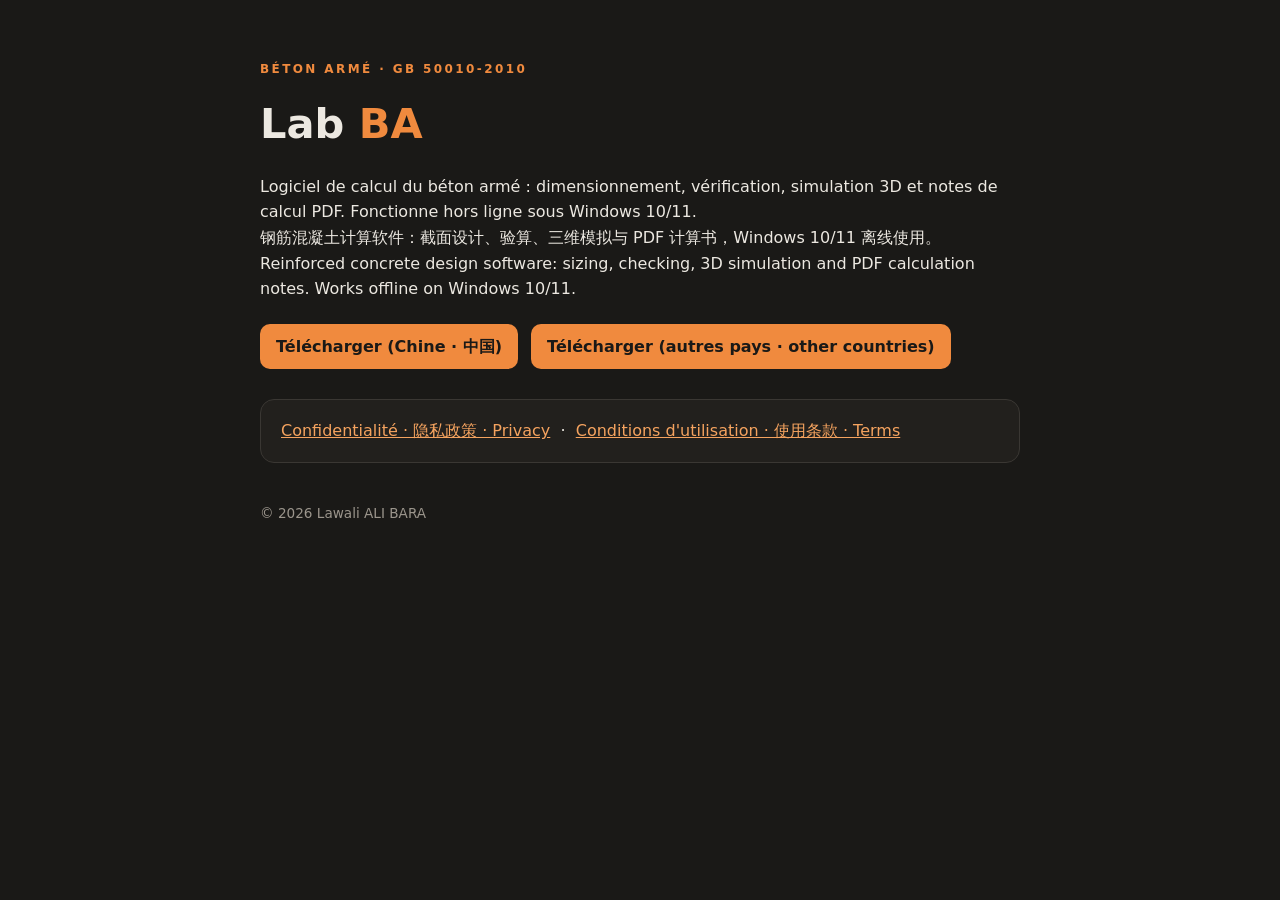
==== docs/index.html @ 1ac943cf "Site : index.html" ====
<!doctype html>
<html lang="fr">
<head>
<meta charset="utf-8">
<meta name="viewport" content="width=device-width, initial-scale=1">
<title>Lab BA</title>
<link rel="icon" href="icone.png">
<style>
  :root { color-scheme: dark; }
  body { margin: 0; font-family: system-ui, "Segoe UI", "Microsoft YaHei", sans-serif; background: #1a1917; color: #ece8e1; line-height: 1.6; }
  main { max-width: 760px; margin: 0 auto; padding: 48px 20px; }
  h1 { font-size: 2.6rem; margin: 0; } h1 span { color: #f08a3e; }
  .sur { color: #f08a3e; letter-spacing: .2em; font-size: .75rem; text-transform: uppercase; font-weight: 700; }
  a { color: #f5a35f; } .boutons a { display: inline-block; margin: 6px 8px 6px 0; padding: 10px 16px; border-radius: 10px; background: #f08a3e; color: #1a1917; font-weight: 700; text-decoration: none; }
  .carte { border: 1px solid #3a3733; border-radius: 14px; padding: 18px 20px; margin-top: 24px; background: #22201d; }
  footer { margin-top: 40px; color: #9b958c; font-size: .85rem; }
</style>
</head>
<body>
<main>
  <p class="sur">Béton armé · GB 50010-2010</p>
  <h1>Lab <span>BA</span></h1>
  <p>Logiciel de calcul du béton armé : dimensionnement, vérification, simulation 3D et notes de calcul PDF. Fonctionne hors ligne sous Windows 10/11.<br>
  钢筋混凝土计算软件：截面设计、验算、三维模拟与 PDF 计算书，Windows 10/11 离线使用。<br>
  Reinforced concrete design software: sizing, checking, 3D simulation and PDF calculation notes. Works offline on Windows 10/11.</p>
  <div class="boutons">
    <a href="https://gitee.com/alibaralawali/lab-ba/releases">Télécharger (Chine · 中国)</a>
    <a href="https://github.com/alibaralawali-creator/lab-ba/releases/latest">Télécharger (autres pays · other countries)</a>
  </div>
  <div class="carte">
    <a href="confidentialite.html">Confidentialité · 隐私政策 · Privacy</a> &nbsp;·&nbsp;
    <a href="conditions.html">Conditions d'utilisation · 使用条款 · Terms</a>
  </div>
  <footer>© 2026 Lawali ALI BARA</footer>
</main>
</body>
</html>
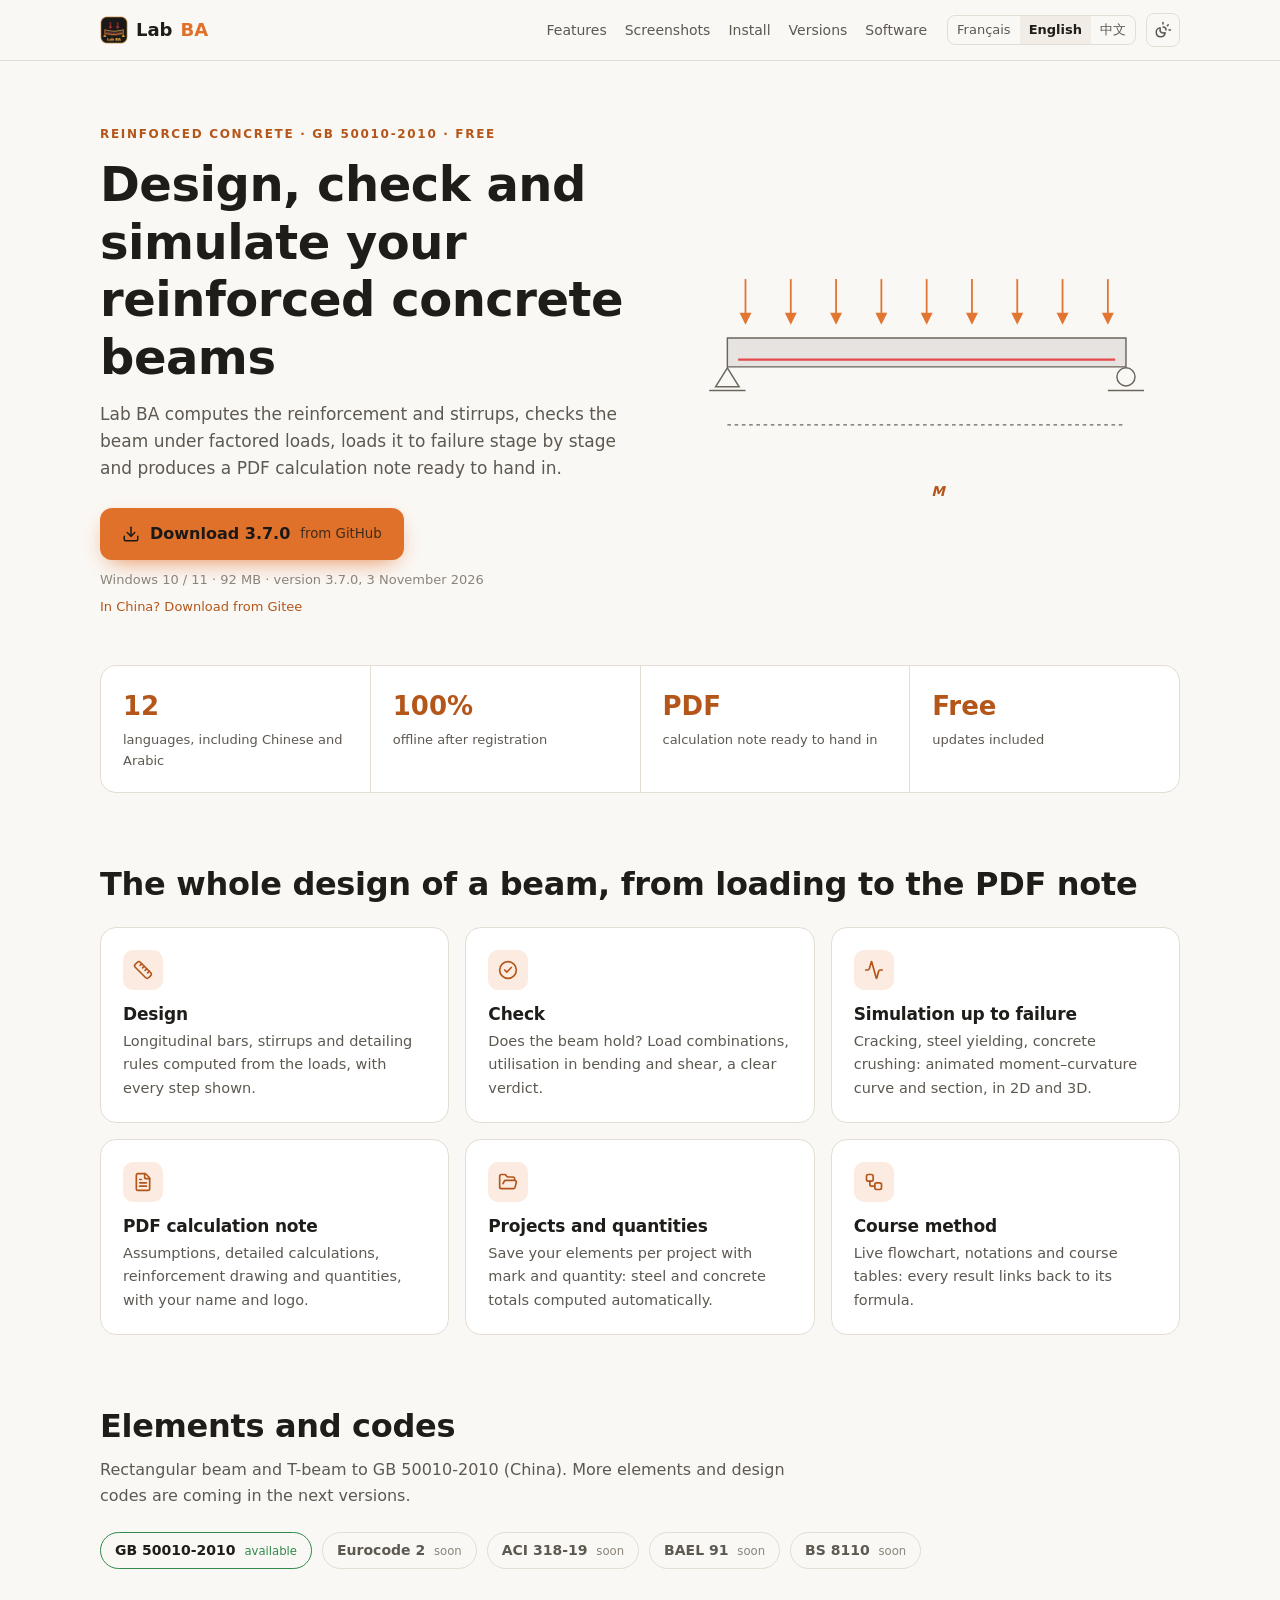
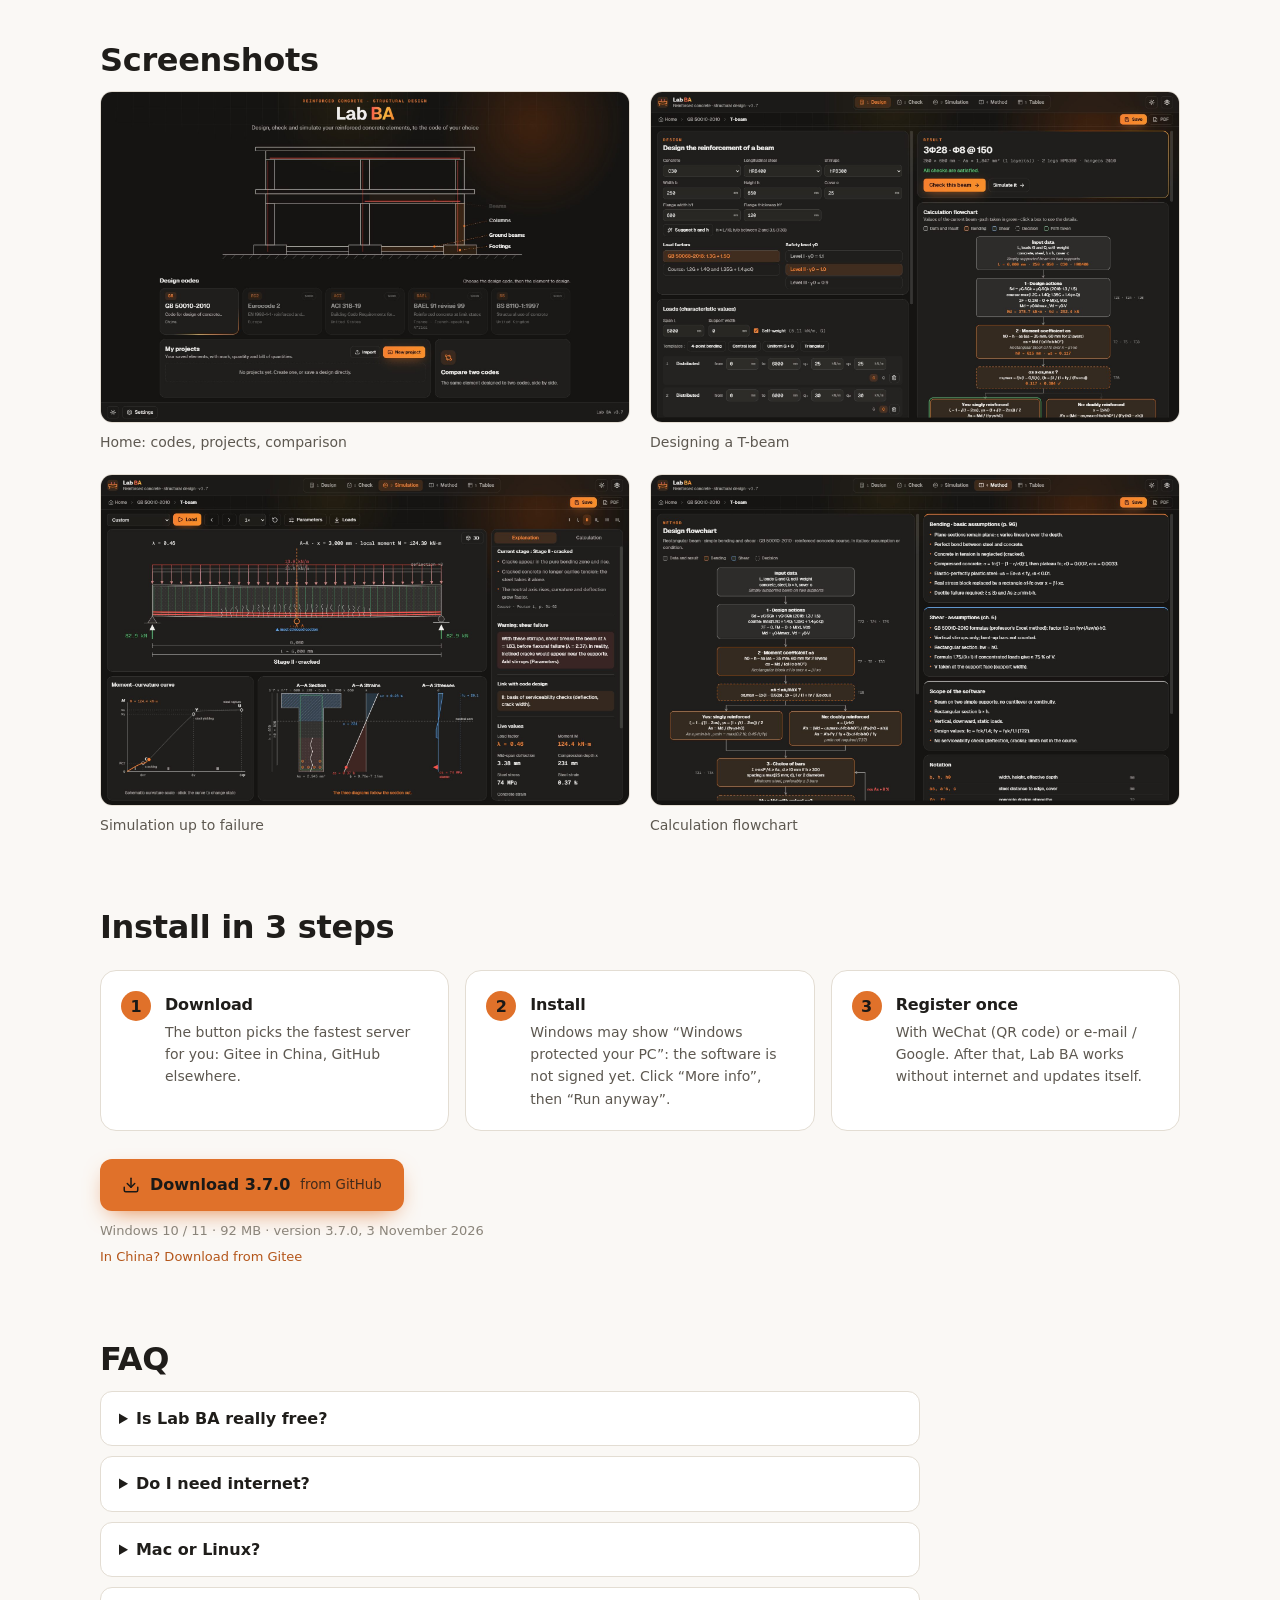
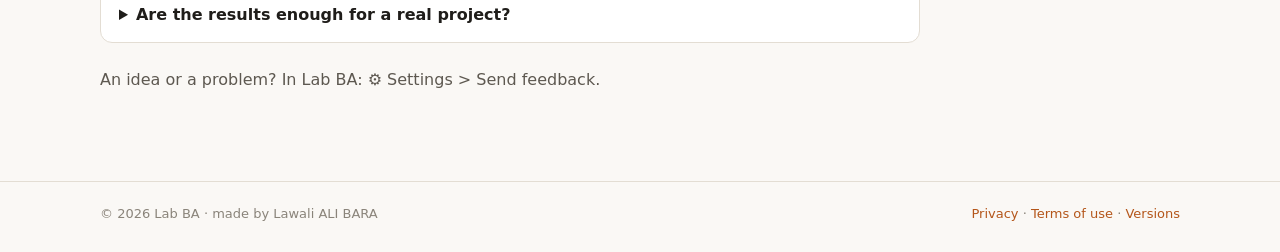
==== commit 74431062: "Site : index.html" ====
--- a/docs/index.html
+++ b/docs/index.html
@@ -1,37 +1,172 @@
 <!doctype html>
-<html lang="fr">
+<html lang="fr-FR" data-langue="fr">
 <head>
 <meta charset="utf-8">
 <meta name="viewport" content="width=device-width, initial-scale=1">
-<title>Lab BA</title>
+<title>Lab BA · Logiciel de béton armé gratuit</title>
+<meta name="description" content="Dimensionnez, vérifiez et simulez vos poutres en béton armé (GB 50010-2010). Note de calcul PDF, simulation jusqu'à la rupture, 12 langues, hors ligne. Gratuit pour Windows.">
+<link rel="canonical" href="https://alibaralawali-creator.github.io/lab-ba/">
+<link rel="alternate" hreflang="fr" href="https://alibaralawali-creator.github.io/lab-ba/">
+<link rel="alternate" hreflang="en" href="https://alibaralawali-creator.github.io/lab-ba/en/">
+<link rel="alternate" hreflang="zh" href="https://alibaralawali-creator.github.io/lab-ba/zh/">
+<link rel="alternate" hreflang="x-default" href="https://alibaralawali-creator.github.io/lab-ba/">
+<meta property="og:type" content="website">
+<meta property="og:title" content="Lab BA · Logiciel de béton armé gratuit">
+<meta property="og:description" content="Dimensionnez, vérifiez et simulez vos poutres en béton armé (GB 50010-2010). Note de calcul PDF, simulation jusqu'à la rupture, 12 langues, hors ligne. Gratuit pour Windows.">
+<meta property="og:image" content="https://alibaralawali-creator.github.io/lab-ba/captures/apercu.jpg">
+<meta property="og:url" content="https://alibaralawali-creator.github.io/lab-ba/">
+<meta name="twitter:card" content="summary_large_image">
+<meta name="theme-color" content="#1a1917">
 <link rel="icon" href="icone.png">
-<style>
-  :root { color-scheme: dark; }
-  body { margin: 0; font-family: system-ui, "Segoe UI", "Microsoft YaHei", sans-serif; background: #1a1917; color: #ece8e1; line-height: 1.6; }
-  main { max-width: 760px; margin: 0 auto; padding: 48px 20px; }
-  h1 { font-size: 2.6rem; margin: 0; } h1 span { color: #f08a3e; }
-  .sur { color: #f08a3e; letter-spacing: .2em; font-size: .75rem; text-transform: uppercase; font-weight: 700; }
-  a { color: #f5a35f; } .boutons a { display: inline-block; margin: 6px 8px 6px 0; padding: 10px 16px; border-radius: 10px; background: #f08a3e; color: #1a1917; font-weight: 700; text-decoration: none; }
-  .carte { border: 1px solid #3a3733; border-radius: 14px; padding: 18px 20px; margin-top: 24px; background: #22201d; }
-  footer { margin-top: 40px; color: #9b958c; font-size: .85rem; }
-</style>
+<link rel="stylesheet" href="assets/style.css">
+<script>try{var t=localStorage.getItem("labba-site-theme");if(t)document.documentElement.dataset.theme=t}catch(e){}</script>
+<script src="assets/site.js" defer></script>
 </head>
 <body>
+<header class="entete">
+  <div class="largeur entete-ligne">
+    <a class="logo" href="index.html"><img src="icone.png" alt="" width="28" height="28"> Lab <span>BA</span></a>
+    <nav class="menu" aria-label="Menu">
+      <a href="#fonctions">Fonctions</a>
+      <a href="#captures">Captures</a>
+      <a href="#installation">Installation</a>
+      <a href="versions.html">Versions</a>
+      <a href="logiciels.html">Logiciels</a>
+    </nav>
+    <div class="outils">
+      <div class="langues"><a href="index.html" data-choix-langue="fr" aria-current="true">Français</a><a href="en/index.html" data-choix-langue="en">English</a><a href="zh/index.html" data-choix-langue="zh">中文</a></div>
+      <button class="bouton-icone" data-theme-bouton aria-label="Changer de thème" title="Changer de thème"><svg class="icone" width="18" height="18" viewBox="0 0 24 24" fill="none" stroke="currentColor" stroke-width="2" stroke-linecap="round" stroke-linejoin="round" aria-hidden="true"><path d="M12 2v2"/><path d="M14.837 16.385a6 6 0 1 1-7.223-7.222c.624-.147.97.66.715 1.248a4 4 0 0 0 5.26 5.259c.589-.255 1.396.09 1.248.715"/><path d="M16 12a4 4 0 0 0-4-4"/><path d="m19 5-1.256 1.256"/><path d="M20 12h2"/></svg></button>
+    </div>
+  </div>
+</header>
 <main>
-  <p class="sur">Béton armé · GB 50010-2010</p>
-  <h1>Lab <span>BA</span></h1>
-  <p>Logiciel de calcul du béton armé : dimensionnement, vérification, simulation 3D et notes de calcul PDF. Fonctionne hors ligne sous Windows 10/11.<br>
-  钢筋混凝土计算软件：截面设计、验算、三维模拟与 PDF 计算书，Windows 10/11 离线使用。<br>
-  Reinforced concrete design software: sizing, checking, 3D simulation and PDF calculation notes. Works offline on Windows 10/11.</p>
-  <div class="boutons">
-    <a href="https://gitee.com/alibaralawali/lab-ba/releases">Télécharger (Chine · 中国)</a>
-    <a href="https://github.com/alibaralawali-creator/lab-ba/releases/latest">Télécharger (autres pays · other countries)</a>
+<section class="heros largeur">
+  <div class="heros-texte">
+    <p class="surtitre">Béton armé · GB 50010-2010 · gratuit</p>
+    <h1>Dimensionnez, vérifiez et simulez vos poutres en béton armé</h1>
+    <p class="chapo">Lab BA calcule les armatures et les étriers, vérifie la poutre sous charges pondérées, la charge jusqu'à la rupture stade par stade et produit une note de calcul PDF prête à rendre.</p>
+    <div class="telechargement" data-gitee="https://gitee.com/alibaralawali/lab-ba/releases/download/v3.7.0/Lab-BA-Setup-3.7.0.exe" data-github="https://github.com/alibaralawali-creator/lab-ba/releases/download/v3.7.0/Lab-BA-Setup-3.7.0.exe">
+  <a class="bouton-principal" href="https://github.com/alibaralawali-creator/lab-ba/releases/download/v3.7.0/Lab-BA-Setup-3.7.0.exe" data-lien-principal><svg class="icone" width="18" height="18" viewBox="0 0 24 24" fill="none" stroke="currentColor" stroke-width="2" stroke-linecap="round" stroke-linejoin="round" aria-hidden="true"><path d="M12 15V3"/><path d="M21 15v4a2 2 0 0 1-2 2H5a2 2 0 0 1-2-2v-4"/><path d="m7 10 5 5 5-5"/></svg> Télécharger 3.7.0 <small data-serveur-texte data-gitee-texte="depuis Gitee (Chine)" data-github-texte="depuis GitHub">depuis GitHub</small></a>
+  <p class="infos">Windows 10 / 11 · 92 Mo · version 3.7.0 du 3 novembre 2026</p>
+  <a class="autre-serveur" href="https://gitee.com/alibaralawali/lab-ba/releases/download/v3.7.0/Lab-BA-Setup-3.7.0.exe" data-lien-autre data-gitee-texte="Hors de Chine ? Télécharger depuis GitHub" data-github-texte="En Chine ? Télécharger depuis Gitee">En Chine ? Télécharger depuis Gitee</a>
+</div>
   </div>
-  <div class="carte">
-    <a href="confidentialite.html">Confidentialité · 隐私政策 · Privacy</a> &nbsp;·&nbsp;
-    <a href="conditions.html">Conditions d'utilisation · 使用条款 · Terms</a>
+  <div class="heros-image"><svg class="poutre" viewBox="0 0 560 300" role="img" aria-label="Lab BA">
+  <g class="trait-fleches"><g><line x1="80" x2="80" y1="58" y2="102"/><path d="M75,96 L80,106 L85,96 Z"/>
+      <animateTransform attributeName="transform" type="translate" values="0,-24; 0,0; 0,0; 0,-24" keyTimes="0;0.3;0.8;1" dur="6s" repeatCount="indefinite"/>
+      <animate attributeName="opacity" values="0;1;1;0" keyTimes="0;0.25;0.85;1" dur="6s" repeatCount="indefinite"/></g><g><line x1="130" x2="130" y1="58" y2="102"/><path d="M125,96 L130,106 L135,96 Z"/>
+      <animateTransform attributeName="transform" type="translate" values="0,-24; 0,0; 0,0; 0,-24" keyTimes="0;0.3;0.8;1" dur="6s" repeatCount="indefinite"/>
+      <animate attributeName="opacity" values="0;1;1;0" keyTimes="0;0.25;0.85;1" dur="6s" repeatCount="indefinite"/></g><g><line x1="180" x2="180" y1="58" y2="102"/><path d="M175,96 L180,106 L185,96 Z"/>
+      <animateTransform attributeName="transform" type="translate" values="0,-24; 0,0; 0,0; 0,-24" keyTimes="0;0.3;0.8;1" dur="6s" repeatCount="indefinite"/>
+      <animate attributeName="opacity" values="0;1;1;0" keyTimes="0;0.25;0.85;1" dur="6s" repeatCount="indefinite"/></g><g><line x1="230" x2="230" y1="58" y2="102"/><path d="M225,96 L230,106 L235,96 Z"/>
+      <animateTransform attributeName="transform" type="translate" values="0,-24; 0,0; 0,0; 0,-24" keyTimes="0;0.3;0.8;1" dur="6s" repeatCount="indefinite"/>
+      <animate attributeName="opacity" values="0;1;1;0" keyTimes="0;0.25;0.85;1" dur="6s" repeatCount="indefinite"/></g><g><line x1="280" x2="280" y1="58" y2="102"/><path d="M275,96 L280,106 L285,96 Z"/>
+      <animateTransform attributeName="transform" type="translate" values="0,-24; 0,0; 0,0; 0,-24" keyTimes="0;0.3;0.8;1" dur="6s" repeatCount="indefinite"/>
+      <animate attributeName="opacity" values="0;1;1;0" keyTimes="0;0.25;0.85;1" dur="6s" repeatCount="indefinite"/></g><g><line x1="330" x2="330" y1="58" y2="102"/><path d="M325,96 L330,106 L335,96 Z"/>
+      <animateTransform attributeName="transform" type="translate" values="0,-24; 0,0; 0,0; 0,-24" keyTimes="0;0.3;0.8;1" dur="6s" repeatCount="indefinite"/>
+      <animate attributeName="opacity" values="0;1;1;0" keyTimes="0;0.25;0.85;1" dur="6s" repeatCount="indefinite"/></g><g><line x1="380" x2="380" y1="58" y2="102"/><path d="M375,96 L380,106 L385,96 Z"/>
+      <animateTransform attributeName="transform" type="translate" values="0,-24; 0,0; 0,0; 0,-24" keyTimes="0;0.3;0.8;1" dur="6s" repeatCount="indefinite"/>
+      <animate attributeName="opacity" values="0;1;1;0" keyTimes="0;0.25;0.85;1" dur="6s" repeatCount="indefinite"/></g><g><line x1="430" x2="430" y1="58" y2="102"/><path d="M425,96 L430,106 L435,96 Z"/>
+      <animateTransform attributeName="transform" type="translate" values="0,-24; 0,0; 0,0; 0,-24" keyTimes="0;0.3;0.8;1" dur="6s" repeatCount="indefinite"/>
+      <animate attributeName="opacity" values="0;1;1;0" keyTimes="0;0.25;0.85;1" dur="6s" repeatCount="indefinite"/></g><g><line x1="480" x2="480" y1="58" y2="102"/><path d="M475,96 L480,106 L485,96 Z"/>
+      <animateTransform attributeName="transform" type="translate" values="0,-24; 0,0; 0,0; 0,-24" keyTimes="0;0.3;0.8;1" dur="6s" repeatCount="indefinite"/>
+      <animate attributeName="opacity" values="0;1;1;0" keyTimes="0;0.25;0.85;1" dur="6s" repeatCount="indefinite"/></g></g>
+  <path class="beton"><animate attributeName="d" values="M60,118 Q280,118 500,118 L500,150 Q280,150 60,150 Z;M60,118 Q280,118 500,118 L500,150 Q280,150 60,150 Z;M60,118 Q280,140 500,118 L500,150 Q280,172 60,150 Z;M60,118 Q280,140 500,118 L500,150 Q280,172 60,150 Z;M60,118 Q280,118 500,118 L500,150 Q280,150 60,150 Z" keyTimes="0;0.25;0.75;0.85;1" dur="6s" repeatCount="indefinite"/></path>
+  <path class="armature"><animate attributeName="d" values="M72,142 Q280,142 488,142;M72,142 Q280,142 488,142;M72,142 Q280,164 488,142;M72,142 Q280,164 488,142;M72,142 Q280,142 488,142" keyTimes="0;0.25;0.75;0.85;1" dur="6s" repeatCount="indefinite"/></path>
+  <g class="fissures"><line x1="235" x2="232" y1="168" y2="142">
+      <animate attributeName="opacity" values="0;0;1;1;0" keyTimes="0;0.45;0.55;0.85;1" dur="6s" repeatCount="indefinite"/></line><line x1="262" x2="265" y1="168" y2="142">
+      <animate attributeName="opacity" values="0;0;1;1;0" keyTimes="0;0.48;0.5800000000000001;0.85;1" dur="6s" repeatCount="indefinite"/></line><line x1="290" x2="287" y1="168" y2="136">
+      <animate attributeName="opacity" values="0;0;1;1;0" keyTimes="0;0.51;0.6100000000000001;0.85;1" dur="6s" repeatCount="indefinite"/></line><line x1="318" x2="321" y1="168" y2="142">
+      <animate attributeName="opacity" values="0;0;1;1;0" keyTimes="0;0.54;0.64;0.85;1" dur="6s" repeatCount="indefinite"/></line><line x1="345" x2="342" y1="168" y2="142">
+      <animate attributeName="opacity" values="0;0;1;1;0" keyTimes="0;0.5700000000000001;0.67;0.85;1" dur="6s" repeatCount="indefinite"/></line></g>
+  <path class="appui" d="M60,151 L47,172 L73,172 Z"/><line class="appui" x1="40" x2="80" y1="176" y2="176"/>
+  <circle class="appui" cx="500" cy="161" r="10"/><line class="appui" x1="480" x2="520" y1="176" y2="176"/>
+  <line class="axe" x1="60" x2="500" y1="214" y2="214"/>
+  <path class="moment" d="M60,214 Q280,318 500,214" pathLength="1"><animate attributeName="stroke-dashoffset" values="1;1;0;0;1" keyTimes="0;0.3;0.7;0.9;1" dur="6s" repeatCount="indefinite"/><animate attributeName="fill-opacity" values="0;0;1;1;0" keyTimes="0;0.4;0.7;0.9;1" dur="6s" repeatCount="indefinite"/></path>
+  <text class="etiquette" x="285" y="292">M</text>
+</svg></div>
+</section>
+
+<section class="chiffres largeur" aria-label="Lab BA">
+  <div><strong>12</strong><span>langues, dont le chinois et l'arabe</span></div>
+  <div><strong>100 %</strong><span>hors ligne après l'inscription</span></div>
+  <div><strong>PDF</strong><span>note de calcul prête à rendre</span></div>
+  <div><strong>0 €</strong><span>gratuit, mises à jour comprises</span></div>
+</section>
+
+<section id="fonctions" class="bloc largeur">
+  <h2>Tout le calcul d'une poutre, du chargement à la note PDF</h2>
+  <div class="grille-fonctions">
+    <article class="carte"><span class="pastille"><svg class="icone" width="20" height="20" viewBox="0 0 24 24" fill="none" stroke="currentColor" stroke-width="2" stroke-linecap="round" stroke-linejoin="round" aria-hidden="true"><path d="M21.3 15.3a2.4 2.4 0 0 1 0 3.4l-2.6 2.6a2.4 2.4 0 0 1-3.4 0L2.7 8.7a2.41 2.41 0 0 1 0-3.4l2.6-2.6a2.41 2.41 0 0 1 3.4 0Z"/><path d="m14.5 12.5 2-2"/><path d="m11.5 9.5 2-2"/><path d="m8.5 6.5 2-2"/><path d="m17.5 15.5 2-2"/></svg></span><h3>Dimensionnement</h3><p>Armatures longitudinales, étriers et dispositions constructives calculés à partir des charges, avec le détail de chaque étape.</p></article>
+    <article class="carte"><span class="pastille"><svg class="icone" width="20" height="20" viewBox="0 0 24 24" fill="none" stroke="currentColor" stroke-width="2" stroke-linecap="round" stroke-linejoin="round" aria-hidden="true"><circle cx="12" cy="12" r="10"/><path d="m16 9-5.5 5.5L8 12"/></svg></span><h3>Vérification</h3><p>La poutre tient-elle ? Combinaisons de charges, taux d'utilisation en flexion et à l'effort tranchant, verdict clair.</p></article>
+    <article class="carte"><span class="pastille"><svg class="icone" width="20" height="20" viewBox="0 0 24 24" fill="none" stroke="currentColor" stroke-width="2" stroke-linecap="round" stroke-linejoin="round" aria-hidden="true"><path d="M22 12h-2.48a2 2 0 0 0-1.93 1.46l-2.35 8.36a.25.25 0 0 1-.48 0L9.24 2.18a.25.25 0 0 0-.48 0l-2.35 8.36A2 2 0 0 1 4.49 12H2"/></svg></span><h3>Simulation jusqu'à la rupture</h3><p>Fissuration, plastification de l'acier, écrasement du béton : courbe moment–courbure et coupe animées, en 2D et en 3D.</p></article>
+    <article class="carte"><span class="pastille"><svg class="icone" width="20" height="20" viewBox="0 0 24 24" fill="none" stroke="currentColor" stroke-width="2" stroke-linecap="round" stroke-linejoin="round" aria-hidden="true"><path d="M6 22a2 2 0 0 1-2-2V4a2 2 0 0 1 2-2h8a2.4 2.4 0 0 1 1.704.706l3.588 3.588A2.4 2.4 0 0 1 20 8v12a2 2 0 0 1-2 2z"/><path d="M14 2v5a1 1 0 0 0 1 1h5"/><path d="M10 9H8"/><path d="M16 13H8"/><path d="M16 17H8"/></svg></span><h3>Note de calcul PDF</h3><p>Hypothèses, calculs détaillés, plan de ferraillage et métré, à votre nom et avec votre logo.</p></article>
+    <article class="carte"><span class="pastille"><svg class="icone" width="20" height="20" viewBox="0 0 24 24" fill="none" stroke="currentColor" stroke-width="2" stroke-linecap="round" stroke-linejoin="round" aria-hidden="true"><path d="m6 14 1.5-2.9A2 2 0 0 1 9.24 10H20a2 2 0 0 1 1.94 2.5l-1.54 6a2 2 0 0 1-1.95 1.5H4a2 2 0 0 1-2-2V5a2 2 0 0 1 2-2h3.9a2 2 0 0 1 1.69.9l.81 1.2a2 2 0 0 0 1.67.9H18a2 2 0 0 1 2 2v2"/></svg></span><h3>Projets et métré</h3><p>Enregistrez vos éléments par projet avec repère et quantité : acier et béton totalisés automatiquement.</p></article>
+    <article class="carte"><span class="pastille"><svg class="icone" width="20" height="20" viewBox="0 0 24 24" fill="none" stroke="currentColor" stroke-width="2" stroke-linecap="round" stroke-linejoin="round" aria-hidden="true"><rect width="8" height="8" x="3" y="3" rx="2"/><path d="M7 11v4a2 2 0 0 0 2 2h4"/><rect width="8" height="8" x="13" y="13" rx="2"/></svg></span><h3>Méthode du cours</h3><p>Organigramme vivant, notations et tableaux du cours : chaque résultat se relie à sa formule.</p></article>
   </div>
-  <footer>© 2026 Lawali ALI BARA</footer>
+</section>
+
+<section class="bloc largeur">
+  <h2>Éléments et normes</h2>
+  <p class="texte-section">Poutre rectangulaire et poutre en T selon GB 50010-2010 (Chine). Les autres éléments et normes arrivent dans les prochaines versions.</p>
+  <div class="normes">
+    <span class="norme dispo">GB 50010-2010 <small>disponible</small></span>
+    <span class="norme">Eurocode 2 <small>bientôt</small></span>
+    <span class="norme">ACI 318-19 <small>bientôt</small></span>
+    <span class="norme">BAEL 91 <small>bientôt</small></span>
+    <span class="norme">BS 8110 <small>bientôt</small></span>
+  </div>
+</section>
+
+<section id="captures" class="bloc largeur">
+  <h2>Captures d'écran</h2>
+  <div class="grille-captures">
+    <figure class="capture"><button data-agrandir="captures/fr-accueil.jpg" aria-label="Agrandir : Accueil : normes, projets, comparaison">
+      <img src="captures/fr-accueil.jpg" alt="Accueil : normes, projets, comparaison" width="1440" height="900" loading="lazy"></button>
+      <figcaption>Accueil : normes, projets, comparaison</figcaption></figure>
+    <figure class="capture"><button data-agrandir="captures/fr-dimensionnement.jpg" aria-label="Agrandir : Dimensionnement d'une poutre en T">
+      <img src="captures/fr-dimensionnement.jpg" alt="Dimensionnement d'une poutre en T" width="1440" height="900" loading="lazy"></button>
+      <figcaption>Dimensionnement d'une poutre en T</figcaption></figure>
+    <figure class="capture"><button data-agrandir="captures/fr-simulation.jpg" aria-label="Agrandir : Simulation jusqu'à la rupture">
+      <img src="captures/fr-simulation.jpg" alt="Simulation jusqu'à la rupture" width="1440" height="900" loading="lazy"></button>
+      <figcaption>Simulation jusqu'à la rupture</figcaption></figure>
+    <figure class="capture"><button data-agrandir="captures/fr-methode.jpg" aria-label="Agrandir : Organigramme du calcul">
+      <img src="captures/fr-methode.jpg" alt="Organigramme du calcul" width="1440" height="900" loading="lazy"></button>
+      <figcaption>Organigramme du calcul</figcaption></figure>
+  </div>
+</section>
+
+<section id="installation" class="bloc largeur">
+  <h2>Installation en 3 étapes</h2>
+  <ol class="etapes">
+    <li><span class="numero">1</span><div><h3>Télécharger</h3><p>Le bouton choisit le serveur le plus rapide pour vous : Gitee en Chine, GitHub ailleurs.</p></div></li>
+    <li><span class="numero">2</span><div><h3>Installer</h3><p>Windows peut afficher « Windows a protégé votre ordinateur » : le logiciel n'est pas encore signé. Cliquez sur « Informations complémentaires » puis « Exécuter quand même ».</p></div></li>
+    <li><span class="numero">3</span><div><h3>S'inscrire une fois</h3><p>Avec WeChat (QR code) ou un e-mail / Google. Ensuite, Lab BA fonctionne sans internet et se met à jour tout seul.</p></div></li>
+  </ol>
+  <div class="telechargement" data-gitee="https://gitee.com/alibaralawali/lab-ba/releases/download/v3.7.0/Lab-BA-Setup-3.7.0.exe" data-github="https://github.com/alibaralawali-creator/lab-ba/releases/download/v3.7.0/Lab-BA-Setup-3.7.0.exe">
+  <a class="bouton-principal" href="https://github.com/alibaralawali-creator/lab-ba/releases/download/v3.7.0/Lab-BA-Setup-3.7.0.exe" data-lien-principal><svg class="icone" width="18" height="18" viewBox="0 0 24 24" fill="none" stroke="currentColor" stroke-width="2" stroke-linecap="round" stroke-linejoin="round" aria-hidden="true"><path d="M12 15V3"/><path d="M21 15v4a2 2 0 0 1-2 2H5a2 2 0 0 1-2-2v-4"/><path d="m7 10 5 5 5-5"/></svg> Télécharger 3.7.0 <small data-serveur-texte data-gitee-texte="depuis Gitee (Chine)" data-github-texte="depuis GitHub">depuis GitHub</small></a>
+  <p class="infos">Windows 10 / 11 · 92 Mo · version 3.7.0 du 3 novembre 2026</p>
+  <a class="autre-serveur" href="https://gitee.com/alibaralawali/lab-ba/releases/download/v3.7.0/Lab-BA-Setup-3.7.0.exe" data-lien-autre data-gitee-texte="Hors de Chine ? Télécharger depuis GitHub" data-github-texte="En Chine ? Télécharger depuis Gitee">En Chine ? Télécharger depuis Gitee</a>
+</div>
+</section>
+
+<section class="bloc largeur">
+  <h2>Questions fréquentes</h2>
+  <div class="faq">
+    <details><summary>Lab BA est-il vraiment gratuit ?</summary><p>Oui, toutes les fonctions actuelles et les mises à jour sont gratuites.</p></details>
+    <details><summary>Faut-il internet ?</summary><p>Seulement pour l'inscription et les mises à jour. Les calculs et les PDF se font hors ligne, vos projets restent sur votre ordinateur.</p></details>
+    <details><summary>Mac ou Linux ?</summary><p>Pas pour l'instant : Lab BA fonctionne sous Windows 10 et 11 (64 bits).</p></details>
+    <details><summary>Les résultats suffisent-ils pour un projet réel ?</summary><p>Lab BA est un outil d'étude et de pré-dimensionnement : les résultats doivent être vérifiés par un ingénieur qualifié.</p></details>
+  </div>
+  <p class="texte-section avis">Une idée, un problème ? Dans Lab BA : ⚙ Paramètres > Donner mon avis.</p>
+</section>
 </main>
+<dialog class="visionneuse" aria-label="Captures d'écran"><button class="bouton-icone fermer" aria-label="Fermer"><svg class="icone" width="20" height="20" viewBox="0 0 24 24" fill="none" stroke="currentColor" stroke-width="2" stroke-linecap="round" stroke-linejoin="round" aria-hidden="true"><path d="M18 6 6 18"/><path d="m6 6 12 12"/></svg></button><img alt=""></dialog>
+<footer class="pied">
+  <div class="largeur pied-ligne">
+    <span>© 2026 Lab BA · conçu par Lawali ALI BARA</span>
+    <span><a href="confidentialite.html">Confidentialité</a> · <a href="conditions.html">Conditions d'utilisation</a> · <a href="versions.html">Versions</a></span>
+  </div>
+</footer>
 </body>
 </html>
--- a/docs/assets/style.css
+++ b/docs/assets/style.css
@@ -0,0 +1,169 @@
+/* Vitrine Lab BA : mêmes couleurs que le logiciel (sombre par défaut, orange), polices système (Google Fonts bloqué en Chine) */
+:root {
+  --fond: #faf8f5;
+  --fond-2: #ffffff;
+  --fond-3: #f1ede6;
+  --texte: #1f1d1a;
+  --texte-2: #5d5850;
+  --texte-3: #8a847a;
+  --bord: #e3ddd3;
+  --primaire: #e0712a;
+  --primaire-texte: #b4561a;
+  --sur-primaire: #1a1917;
+  --trait: #6b655c;
+  --vert: #2f8a4c;
+  color-scheme: light;
+}
+@media (prefers-color-scheme: dark) {
+  :root:not([data-theme="light"]) {
+    --fond: #1a1917; --fond-2: #22201d; --fond-3: #2a2824; --texte: #ece8e1; --texte-2: #b5afa5; --texte-3: #857f76;
+    --bord: #3a3733; --primaire: #f08a3e; --primaire-texte: #f5a35f; --trait: #a39d93; --vert: #5cc47c; color-scheme: dark;
+  }
+}
+:root[data-theme="dark"] {
+  --fond: #1a1917; --fond-2: #22201d; --fond-3: #2a2824; --texte: #ece8e1; --texte-2: #b5afa5; --texte-3: #857f76;
+  --bord: #3a3733; --primaire: #f08a3e; --primaire-texte: #f5a35f; --trait: #a39d93; --vert: #5cc47c; color-scheme: dark;
+}
+
+* { box-sizing: border-box; }
+html { scroll-behavior: smooth; scroll-padding-top: 72px; }
+body {
+  margin: 0; background: var(--fond); color: var(--texte); line-height: 1.6;
+  font-family: "Segoe UI", system-ui, -apple-system, "PingFang SC", "Microsoft YaHei", "Noto Sans", sans-serif;
+  -webkit-font-smoothing: antialiased;
+}
+a { color: var(--primaire-texte); text-decoration: none; }
+a:hover { text-decoration: underline; }
+img { max-width: 100%; height: auto; display: block; }
+h1, h2, h3 { line-height: 1.2; letter-spacing: -0.01em; }
+.largeur { width: 100%; max-width: 1120px; margin: 0 auto; padding: 0 20px; }
+.icone { flex: none; }
+
+/* En-tête */
+.entete { position: sticky; top: 0; z-index: 10; background: color-mix(in srgb, var(--fond) 88%, transparent); backdrop-filter: blur(10px); border-bottom: 1px solid var(--bord); }
+.entete-ligne { display: flex; align-items: center; gap: 20px; height: 60px; }
+.logo { display: flex; align-items: center; gap: 8px; font-weight: 700; font-size: 18px; color: var(--texte); }
+.logo span { color: var(--primaire); }
+.logo:hover { text-decoration: none; }
+.menu { display: flex; gap: 18px; margin-left: auto; font-size: 14px; }
+.menu a { color: var(--texte-2); }
+.menu a:hover, .menu a[aria-current] { color: var(--texte); text-decoration: none; }
+.outils { display: flex; align-items: center; gap: 10px; }
+.langues { display: flex; border: 1px solid var(--bord); border-radius: 8px; overflow: hidden; font-size: 13px; }
+.langues a { padding: 4px 9px; color: var(--texte-2); }
+.langues a[aria-current] { background: var(--fond-3); color: var(--texte); font-weight: 600; }
+.langues a:hover { text-decoration: none; color: var(--texte); }
+.bouton-icone { display: inline-flex; align-items: center; justify-content: center; width: 34px; height: 34px; border-radius: 8px; border: 1px solid var(--bord); background: transparent; color: var(--texte-2); cursor: pointer; }
+.bouton-icone:hover { color: var(--texte); background: var(--fond-3); }
+
+/* Héros */
+.heros { display: grid; grid-template-columns: 1.05fr 1fr; gap: 40px; align-items: center; padding-top: 64px; padding-bottom: 48px; }
+.surtitre { margin: 0; color: var(--primaire-texte); font-size: 12px; font-weight: 700; letter-spacing: 0.14em; text-transform: uppercase; }
+h1 { font-size: clamp(30px, 4.4vw, 48px); margin: 12px 0 14px; }
+.chapo { color: var(--texte-2); font-size: 17px; margin: 0 0 26px; max-width: 560px; }
+.poutre { width: 100%; height: auto; }
+.poutre .trait-fleches { stroke: var(--primaire); fill: var(--primaire); stroke-width: 2; }
+.poutre .beton { fill: color-mix(in srgb, var(--trait) 14%, transparent); stroke: var(--trait); stroke-width: 1.6; }
+.poutre .armature { fill: none; stroke: #e5484d; stroke-width: 2.4; }
+.poutre .fissures { stroke: var(--texte-2); stroke-width: 1.4; }
+.poutre .appui, .poutre .axe { fill: none; stroke: var(--trait); stroke-width: 1.6; }
+.poutre .axe { stroke-dasharray: 4 4; }
+.poutre .moment { fill: color-mix(in srgb, var(--primaire) 12%, transparent); stroke: var(--primaire); stroke-width: 2; stroke-dasharray: 1; }
+.poutre .etiquette { fill: var(--primaire-texte); font: italic 600 15px "Segoe UI", system-ui, sans-serif; }
+
+/* Téléchargement */
+.telechargement { display: flex; flex-direction: column; align-items: flex-start; gap: 6px; }
+.bouton-principal { display: inline-flex; align-items: center; gap: 10px; padding: 13px 22px; border-radius: 12px; background: var(--primaire); color: var(--sur-primaire); font-weight: 700; font-size: 16px; box-shadow: 0 8px 24px -10px var(--primaire); transition: transform 0.15s; }
+.bouton-principal small { font-weight: 500; opacity: 0.8; }
+.bouton-principal:hover { text-decoration: none; transform: translateY(-1px); }
+.infos { margin: 4px 0 0; font-size: 13px; color: var(--texte-3); }
+.autre-serveur { font-size: 13px; }
+
+/* Chiffres */
+.chiffres.largeur { width: calc(100% - 40px); max-width: 1080px; }
+.chiffres { display: grid; grid-template-columns: repeat(4, 1fr); gap: 1px; background: var(--bord); border: 1px solid var(--bord); border-radius: 16px; overflow: hidden; padding: 0; }
+.chiffres div { background: var(--fond-2); padding: 20px 22px; display: flex; flex-direction: column; gap: 2px; }
+.chiffres strong { font-size: 26px; color: var(--primaire-texte); }
+.chiffres span { font-size: 13px; color: var(--texte-2); }
+
+/* Sections */
+.bloc { padding-top: 72px; }
+.bloc h2, .page h1 { font-size: clamp(24px, 3vw, 32px); margin: 0 0 12px; }
+.texte-section { color: var(--texte-2); max-width: 720px; margin: 0 0 24px; }
+.carte { background: var(--fond-2); border: 1px solid var(--bord); border-radius: 16px; padding: 22px; }
+.grille-fonctions { display: grid; grid-template-columns: repeat(3, 1fr); gap: 16px; margin-top: 24px; }
+.grille-fonctions h3 { font-size: 17px; margin: 14px 0 6px; }
+.grille-fonctions p { margin: 0; color: var(--texte-2); font-size: 14.5px; }
+.pastille { display: inline-flex; align-items: center; justify-content: center; width: 40px; height: 40px; border-radius: 10px; background: color-mix(in srgb, var(--primaire) 14%, transparent); color: var(--primaire-texte); }
+.normes { display: flex; flex-wrap: wrap; gap: 10px; }
+.norme { border: 1px solid var(--bord); border-radius: 999px; padding: 6px 14px; font-weight: 600; font-size: 14px; color: var(--texte-2); }
+.norme small { font-weight: 500; color: var(--texte-3); margin-left: 4px; }
+.norme.dispo { border-color: var(--vert); color: var(--texte); }
+.norme.dispo small { color: var(--vert); }
+
+/* Captures */
+.grille-captures { display: grid; grid-template-columns: repeat(2, 1fr); gap: 20px; }
+.capture { margin: 0; }
+.capture button { display: block; width: 100%; padding: 0; border: 1px solid var(--bord); border-radius: 12px; overflow: hidden; cursor: zoom-in; background: var(--fond-3); }
+.capture img { transition: transform 0.3s; }
+.capture button:hover img { transform: scale(1.02); }
+.capture figcaption { margin-top: 8px; font-size: 14px; color: var(--texte-2); }
+.visionneuse { border: 0; padding: 0; background: transparent; max-width: 96vw; max-height: 94vh; }
+.visionneuse::backdrop { background: rgb(0 0 0 / 0.82); }
+.visionneuse img { max-height: 90vh; border-radius: 10px; }
+.visionneuse .fermer { position: absolute; top: 8px; right: 8px; background: rgb(0 0 0 / 0.6); color: #fff; border-color: transparent; }
+
+/* Installation, FAQ */
+.etapes { list-style: none; padding: 0; margin: 24px 0 28px; display: grid; grid-template-columns: repeat(3, 1fr); gap: 16px; }
+.etapes li { display: flex; gap: 14px; background: var(--fond-2); border: 1px solid var(--bord); border-radius: 16px; padding: 20px; }
+.etapes h3 { margin: 4px 0 6px; font-size: 16px; }
+.etapes p { margin: 0; color: var(--texte-2); font-size: 14px; }
+.numero { flex: none; width: 30px; height: 30px; border-radius: 50%; background: var(--primaire); color: var(--sur-primaire); font-weight: 700; display: flex; align-items: center; justify-content: center; }
+.faq { display: grid; gap: 10px; max-width: 820px; }
+.faq details { background: var(--fond-2); border: 1px solid var(--bord); border-radius: 12px; padding: 14px 18px; }
+.faq summary { cursor: pointer; font-weight: 600; }
+.faq p { margin: 10px 0 0; color: var(--texte-2); }
+.avis { margin-top: 24px; }
+
+/* Versions, logiciels */
+.page { padding-top: 48px; }
+.page > .telechargement { margin-bottom: 32px; }
+.version { margin-bottom: 16px; }
+.version header { display: flex; align-items: center; gap: 12px; flex-wrap: wrap; }
+.version h2 { font-size: 20px; margin: 0; }
+.version time { color: var(--texte-3); font-size: 14px; margin-left: auto; }
+.version ul { margin: 12px 0 0; padding-left: 20px; color: var(--texte-2); }
+.liens-version { margin: 12px 0 0; font-size: 13px; color: var(--texte-3); }
+.badge { background: color-mix(in srgb, var(--primaire) 16%, transparent); color: var(--primaire-texte); font-size: 12px; font-weight: 700; border-radius: 999px; padding: 2px 10px; }
+.badge.discret { background: var(--fond-3); color: var(--texte-3); }
+.grille-logiciels { display: grid; grid-template-columns: repeat(2, 1fr); gap: 16px; }
+.logiciel { display: flex; gap: 18px; color: var(--texte); }
+.logiciel:hover { text-decoration: none; border-color: var(--primaire); }
+.logiciel h2 { font-size: 20px; margin: 0 0 6px; display: flex; align-items: center; gap: 8px; }
+.logiciel p { margin: 0 0 10px; color: var(--texte-2); }
+.logiciel .lien { color: var(--primaire-texte); display: inline-flex; align-items: center; gap: 4px; font-weight: 600; }
+.a-venir { opacity: 0.8; }
+
+/* Pied */
+.pied { margin-top: 88px; border-top: 1px solid var(--bord); }
+.pied-ligne { display: flex; justify-content: space-between; flex-wrap: wrap; gap: 10px; padding-top: 22px; padding-bottom: 28px; font-size: 13px; color: var(--texte-3); }
+
+/* Téléphones et tablettes */
+@media (max-width: 900px) {
+  .heros { grid-template-columns: 1fr; padding-top: 36px; gap: 24px; }
+  .heros-image { order: -1; max-width: 520px; }
+  .grille-fonctions, .etapes { grid-template-columns: 1fr 1fr; }
+  .menu { display: none; }
+  .outils { margin-left: auto; }
+}
+@media (max-width: 600px) {
+  .chiffres { grid-template-columns: 1fr 1fr; }
+  .grille-fonctions, .etapes, .grille-captures, .grille-logiciels { grid-template-columns: 1fr; }
+  .bloc { padding-top: 56px; }
+  .bouton-principal { width: 100%; justify-content: center; flex-wrap: wrap; }
+  .logo { font-size: 16px; }
+  .langues a { padding: 4px 7px; }
+}
+@media (prefers-reduced-motion: reduce) {
+  html { scroll-behavior: auto; }
+}
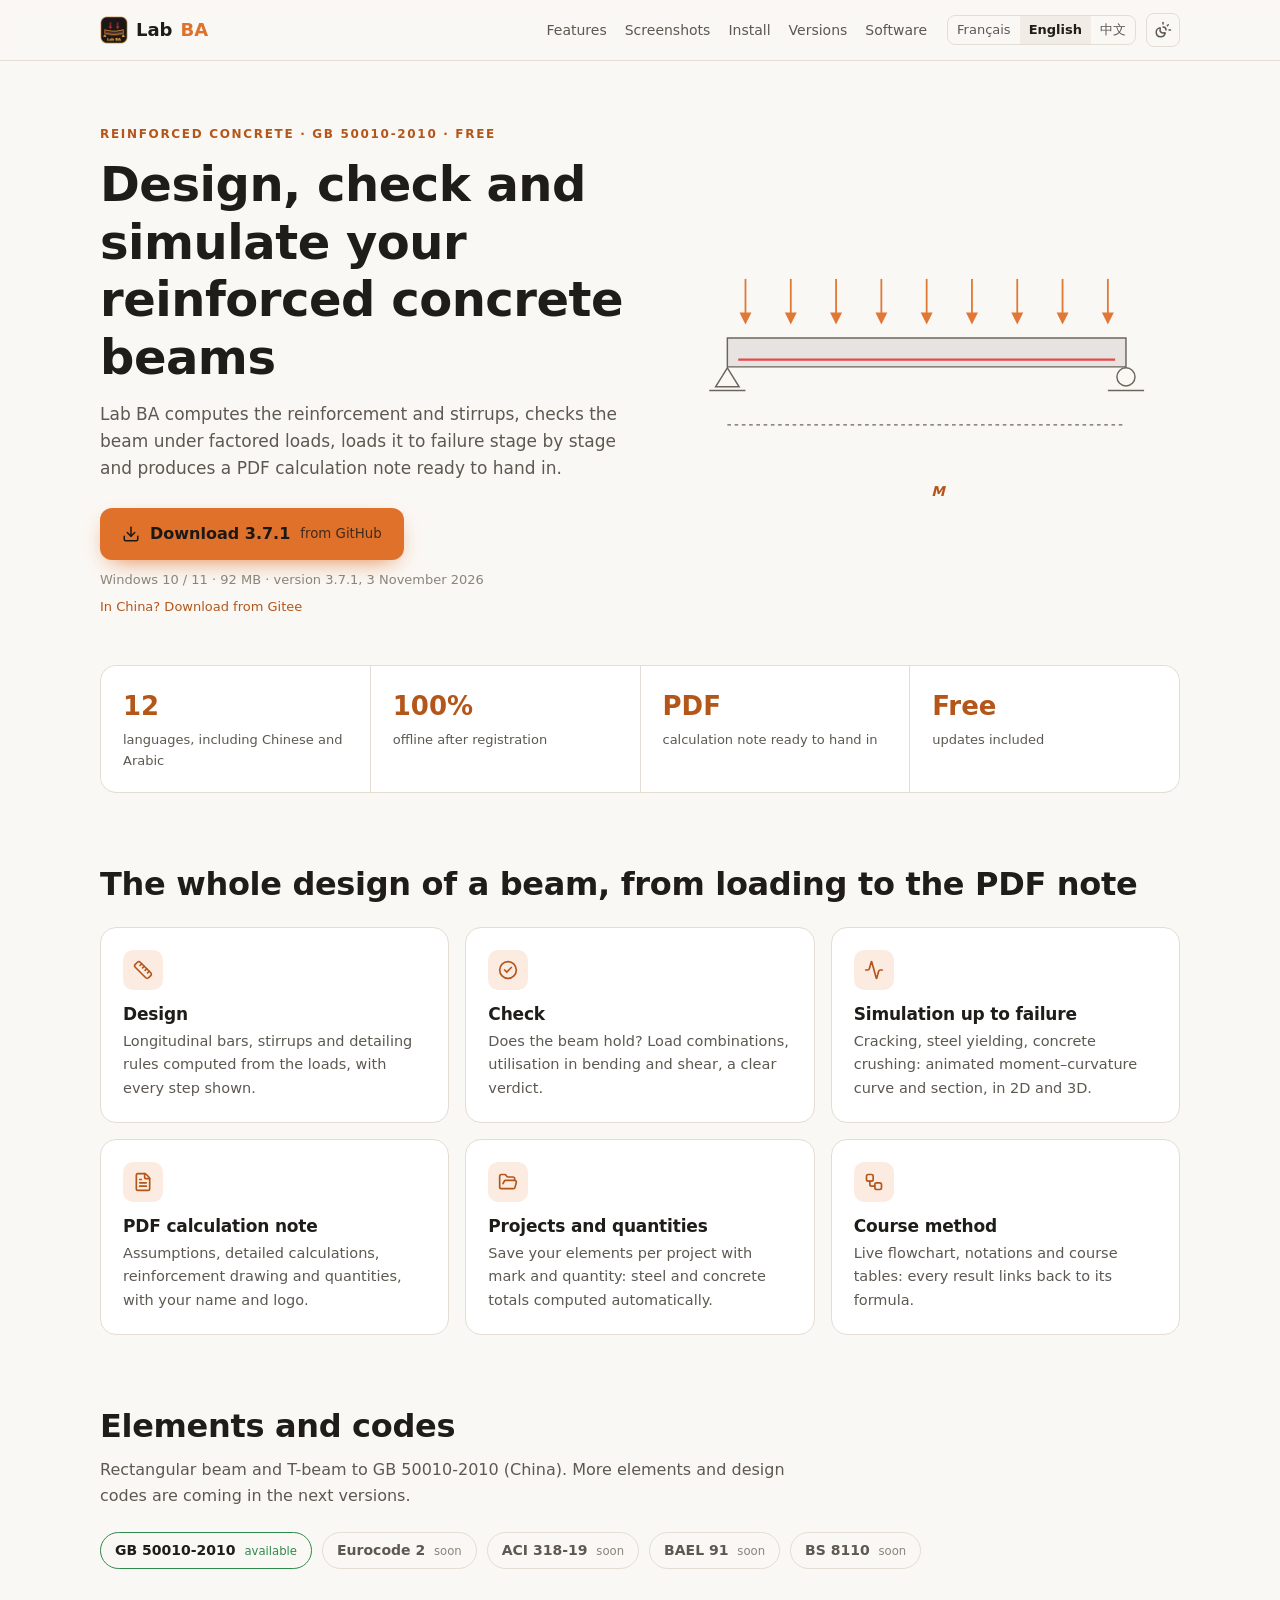
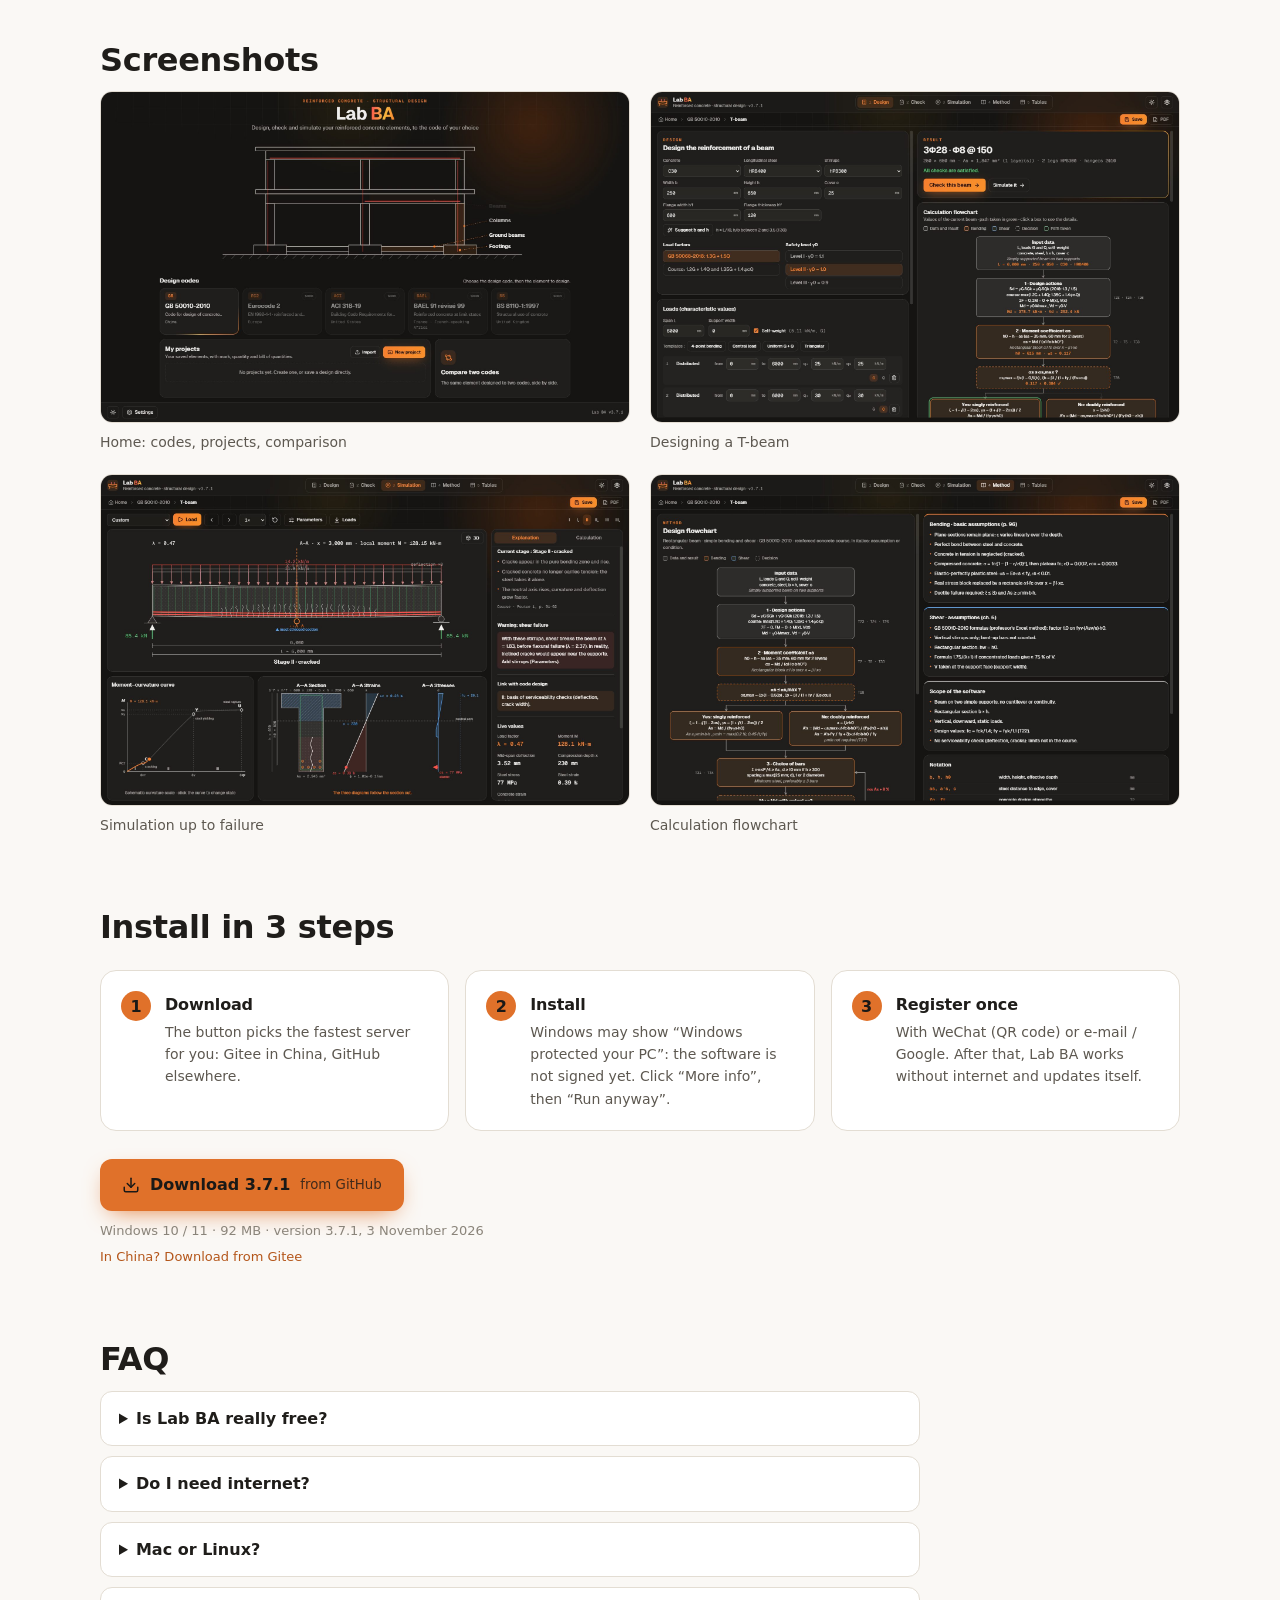
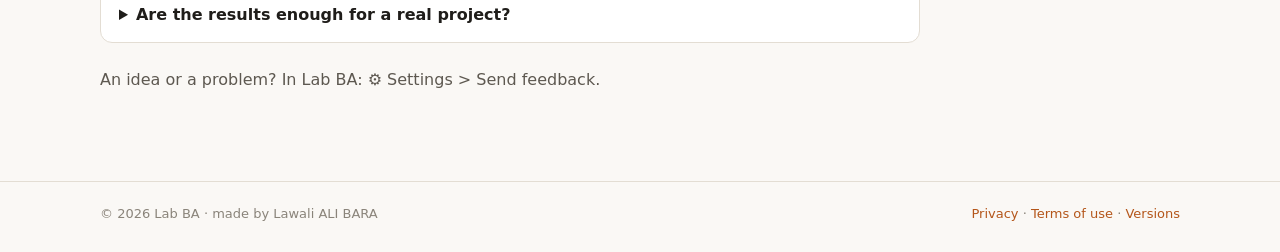
==== commit 0fe16825: "Site : index.html" ====
--- a/docs/index.html
+++ b/docs/index.html
@@ -45,10 +45,10 @@
     <p class="surtitre">Béton armé · GB 50010-2010 · gratuit</p>
     <h1>Dimensionnez, vérifiez et simulez vos poutres en béton armé</h1>
     <p class="chapo">Lab BA calcule les armatures et les étriers, vérifie la poutre sous charges pondérées, la charge jusqu'à la rupture stade par stade et produit une note de calcul PDF prête à rendre.</p>
-    <div class="telechargement" data-gitee="https://gitee.com/alibaralawali/lab-ba/releases/download/v3.7.0/Lab-BA-Setup-3.7.0.exe" data-github="https://github.com/alibaralawali-creator/lab-ba/releases/download/v3.7.0/Lab-BA-Setup-3.7.0.exe">
-  <a class="bouton-principal" href="https://github.com/alibaralawali-creator/lab-ba/releases/download/v3.7.0/Lab-BA-Setup-3.7.0.exe" data-lien-principal><svg class="icone" width="18" height="18" viewBox="0 0 24 24" fill="none" stroke="currentColor" stroke-width="2" stroke-linecap="round" stroke-linejoin="round" aria-hidden="true"><path d="M12 15V3"/><path d="M21 15v4a2 2 0 0 1-2 2H5a2 2 0 0 1-2-2v-4"/><path d="m7 10 5 5 5-5"/></svg> Télécharger 3.7.0 <small data-serveur-texte data-gitee-texte="depuis Gitee (Chine)" data-github-texte="depuis GitHub">depuis GitHub</small></a>
-  <p class="infos">Windows 10 / 11 · 92 Mo · version 3.7.0 du 3 novembre 2026</p>
-  <a class="autre-serveur" href="https://gitee.com/alibaralawali/lab-ba/releases/download/v3.7.0/Lab-BA-Setup-3.7.0.exe" data-lien-autre data-gitee-texte="Hors de Chine ? Télécharger depuis GitHub" data-github-texte="En Chine ? Télécharger depuis Gitee">En Chine ? Télécharger depuis Gitee</a>
+    <div class="telechargement" data-gitee="https://gitee.com/alibaralawali/lab-ba/releases/download/v3.7.1/Lab-BA-Setup-3.7.1.exe" data-github="https://github.com/alibaralawali-creator/lab-ba/releases/download/v3.7.1/Lab-BA-Setup-3.7.1.exe">
+  <a class="bouton-principal" href="https://github.com/alibaralawali-creator/lab-ba/releases/download/v3.7.1/Lab-BA-Setup-3.7.1.exe" data-lien-principal><svg class="icone" width="18" height="18" viewBox="0 0 24 24" fill="none" stroke="currentColor" stroke-width="2" stroke-linecap="round" stroke-linejoin="round" aria-hidden="true"><path d="M12 15V3"/><path d="M21 15v4a2 2 0 0 1-2 2H5a2 2 0 0 1-2-2v-4"/><path d="m7 10 5 5 5-5"/></svg> Télécharger 3.7.1 <small data-serveur-texte data-gitee-texte="depuis Gitee (Chine)" data-github-texte="depuis GitHub">depuis GitHub</small></a>
+  <p class="infos">Windows 10 / 11 · 92 Mo · version 3.7.1 du 3 novembre 2026</p>
+  <a class="autre-serveur" href="https://gitee.com/alibaralawali/lab-ba/releases/download/v3.7.1/Lab-BA-Setup-3.7.1.exe" data-lien-autre data-gitee-texte="Hors de Chine ? Télécharger depuis GitHub" data-github-texte="En Chine ? Télécharger depuis Gitee">En Chine ? Télécharger depuis Gitee</a>
 </div>
   </div>
   <div class="heros-image"><svg class="poutre" viewBox="0 0 560 300" role="img" aria-label="Lab BA">
@@ -143,10 +143,10 @@
     <li><span class="numero">2</span><div><h3>Installer</h3><p>Windows peut afficher « Windows a protégé votre ordinateur » : le logiciel n'est pas encore signé. Cliquez sur « Informations complémentaires » puis « Exécuter quand même ».</p></div></li>
     <li><span class="numero">3</span><div><h3>S'inscrire une fois</h3><p>Avec WeChat (QR code) ou un e-mail / Google. Ensuite, Lab BA fonctionne sans internet et se met à jour tout seul.</p></div></li>
   </ol>
-  <div class="telechargement" data-gitee="https://gitee.com/alibaralawali/lab-ba/releases/download/v3.7.0/Lab-BA-Setup-3.7.0.exe" data-github="https://github.com/alibaralawali-creator/lab-ba/releases/download/v3.7.0/Lab-BA-Setup-3.7.0.exe">
-  <a class="bouton-principal" href="https://github.com/alibaralawali-creator/lab-ba/releases/download/v3.7.0/Lab-BA-Setup-3.7.0.exe" data-lien-principal><svg class="icone" width="18" height="18" viewBox="0 0 24 24" fill="none" stroke="currentColor" stroke-width="2" stroke-linecap="round" stroke-linejoin="round" aria-hidden="true"><path d="M12 15V3"/><path d="M21 15v4a2 2 0 0 1-2 2H5a2 2 0 0 1-2-2v-4"/><path d="m7 10 5 5 5-5"/></svg> Télécharger 3.7.0 <small data-serveur-texte data-gitee-texte="depuis Gitee (Chine)" data-github-texte="depuis GitHub">depuis GitHub</small></a>
-  <p class="infos">Windows 10 / 11 · 92 Mo · version 3.7.0 du 3 novembre 2026</p>
-  <a class="autre-serveur" href="https://gitee.com/alibaralawali/lab-ba/releases/download/v3.7.0/Lab-BA-Setup-3.7.0.exe" data-lien-autre data-gitee-texte="Hors de Chine ? Télécharger depuis GitHub" data-github-texte="En Chine ? Télécharger depuis Gitee">En Chine ? Télécharger depuis Gitee</a>
+  <div class="telechargement" data-gitee="https://gitee.com/alibaralawali/lab-ba/releases/download/v3.7.1/Lab-BA-Setup-3.7.1.exe" data-github="https://github.com/alibaralawali-creator/lab-ba/releases/download/v3.7.1/Lab-BA-Setup-3.7.1.exe">
+  <a class="bouton-principal" href="https://github.com/alibaralawali-creator/lab-ba/releases/download/v3.7.1/Lab-BA-Setup-3.7.1.exe" data-lien-principal><svg class="icone" width="18" height="18" viewBox="0 0 24 24" fill="none" stroke="currentColor" stroke-width="2" stroke-linecap="round" stroke-linejoin="round" aria-hidden="true"><path d="M12 15V3"/><path d="M21 15v4a2 2 0 0 1-2 2H5a2 2 0 0 1-2-2v-4"/><path d="m7 10 5 5 5-5"/></svg> Télécharger 3.7.1 <small data-serveur-texte data-gitee-texte="depuis Gitee (Chine)" data-github-texte="depuis GitHub">depuis GitHub</small></a>
+  <p class="infos">Windows 10 / 11 · 92 Mo · version 3.7.1 du 3 novembre 2026</p>
+  <a class="autre-serveur" href="https://gitee.com/alibaralawali/lab-ba/releases/download/v3.7.1/Lab-BA-Setup-3.7.1.exe" data-lien-autre data-gitee-texte="Hors de Chine ? Télécharger depuis GitHub" data-github-texte="En Chine ? Télécharger depuis Gitee">En Chine ? Télécharger depuis Gitee</a>
 </div>
 </section>
 
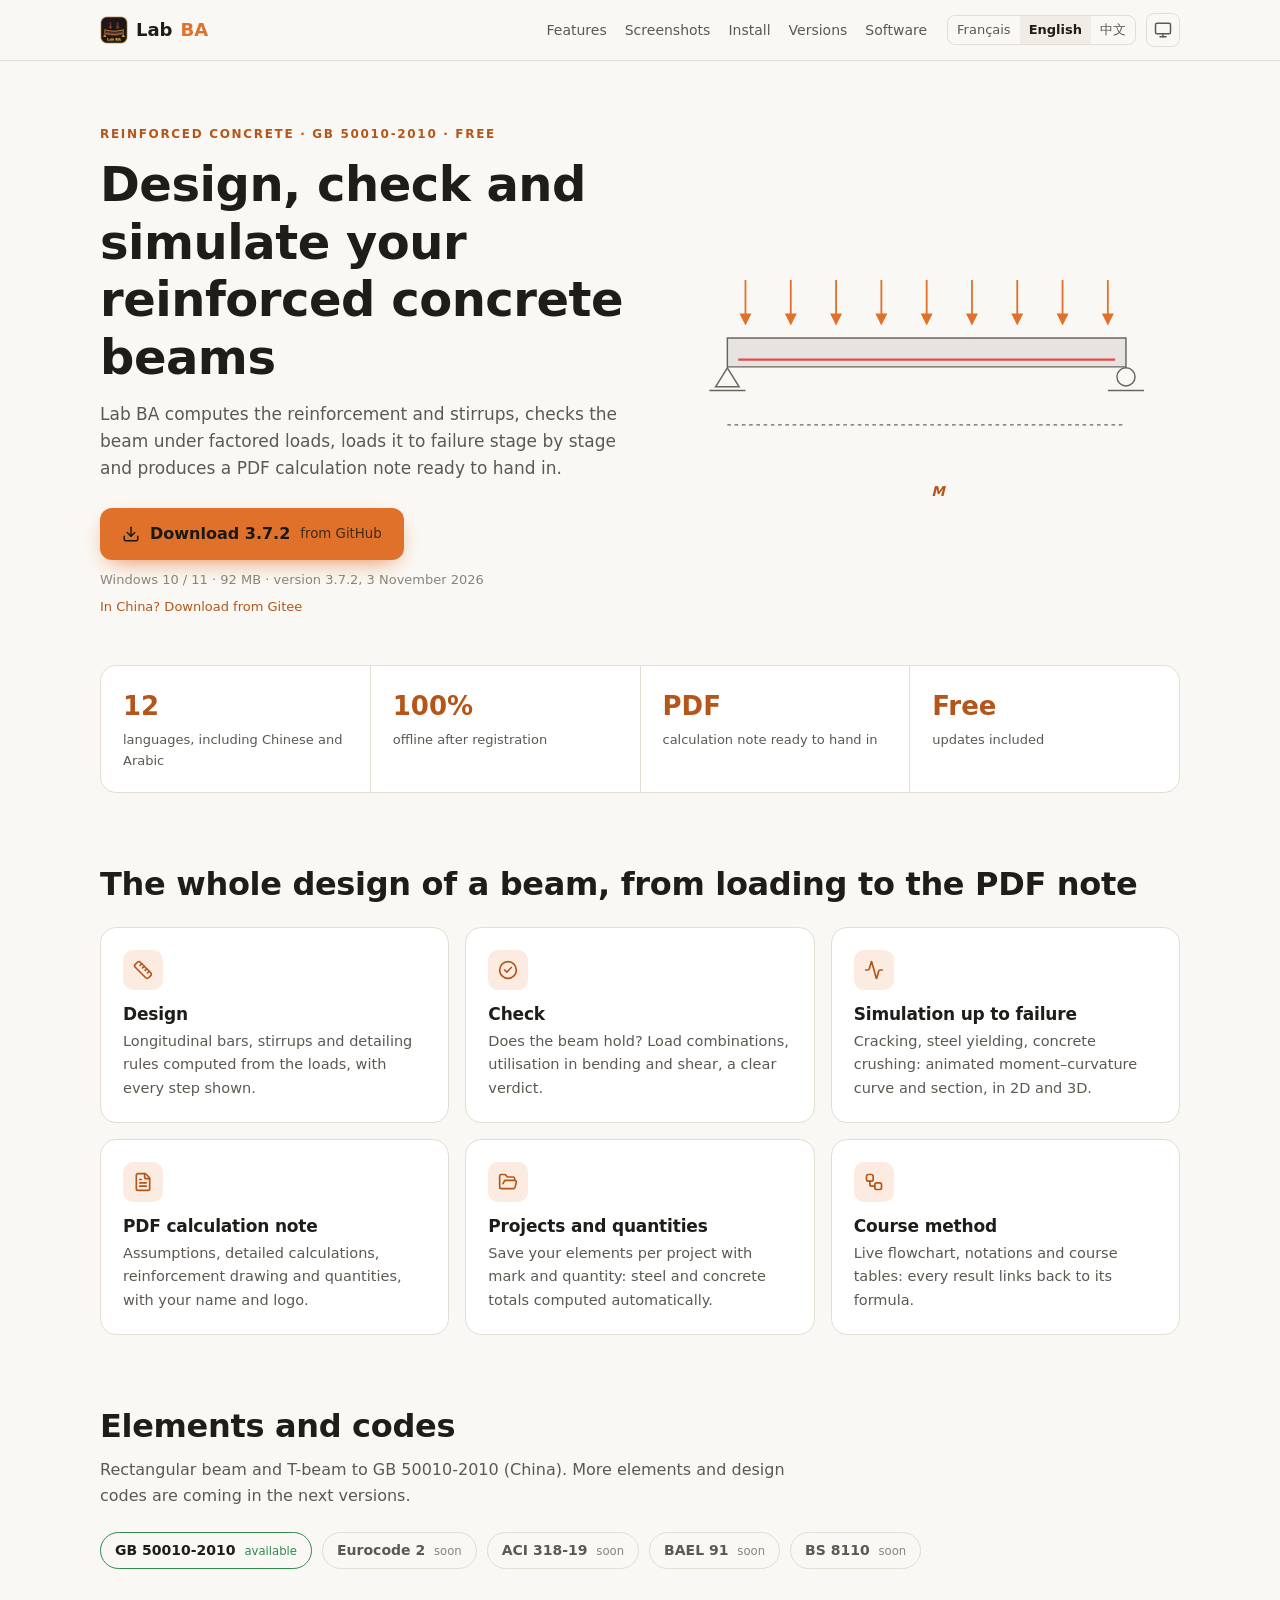
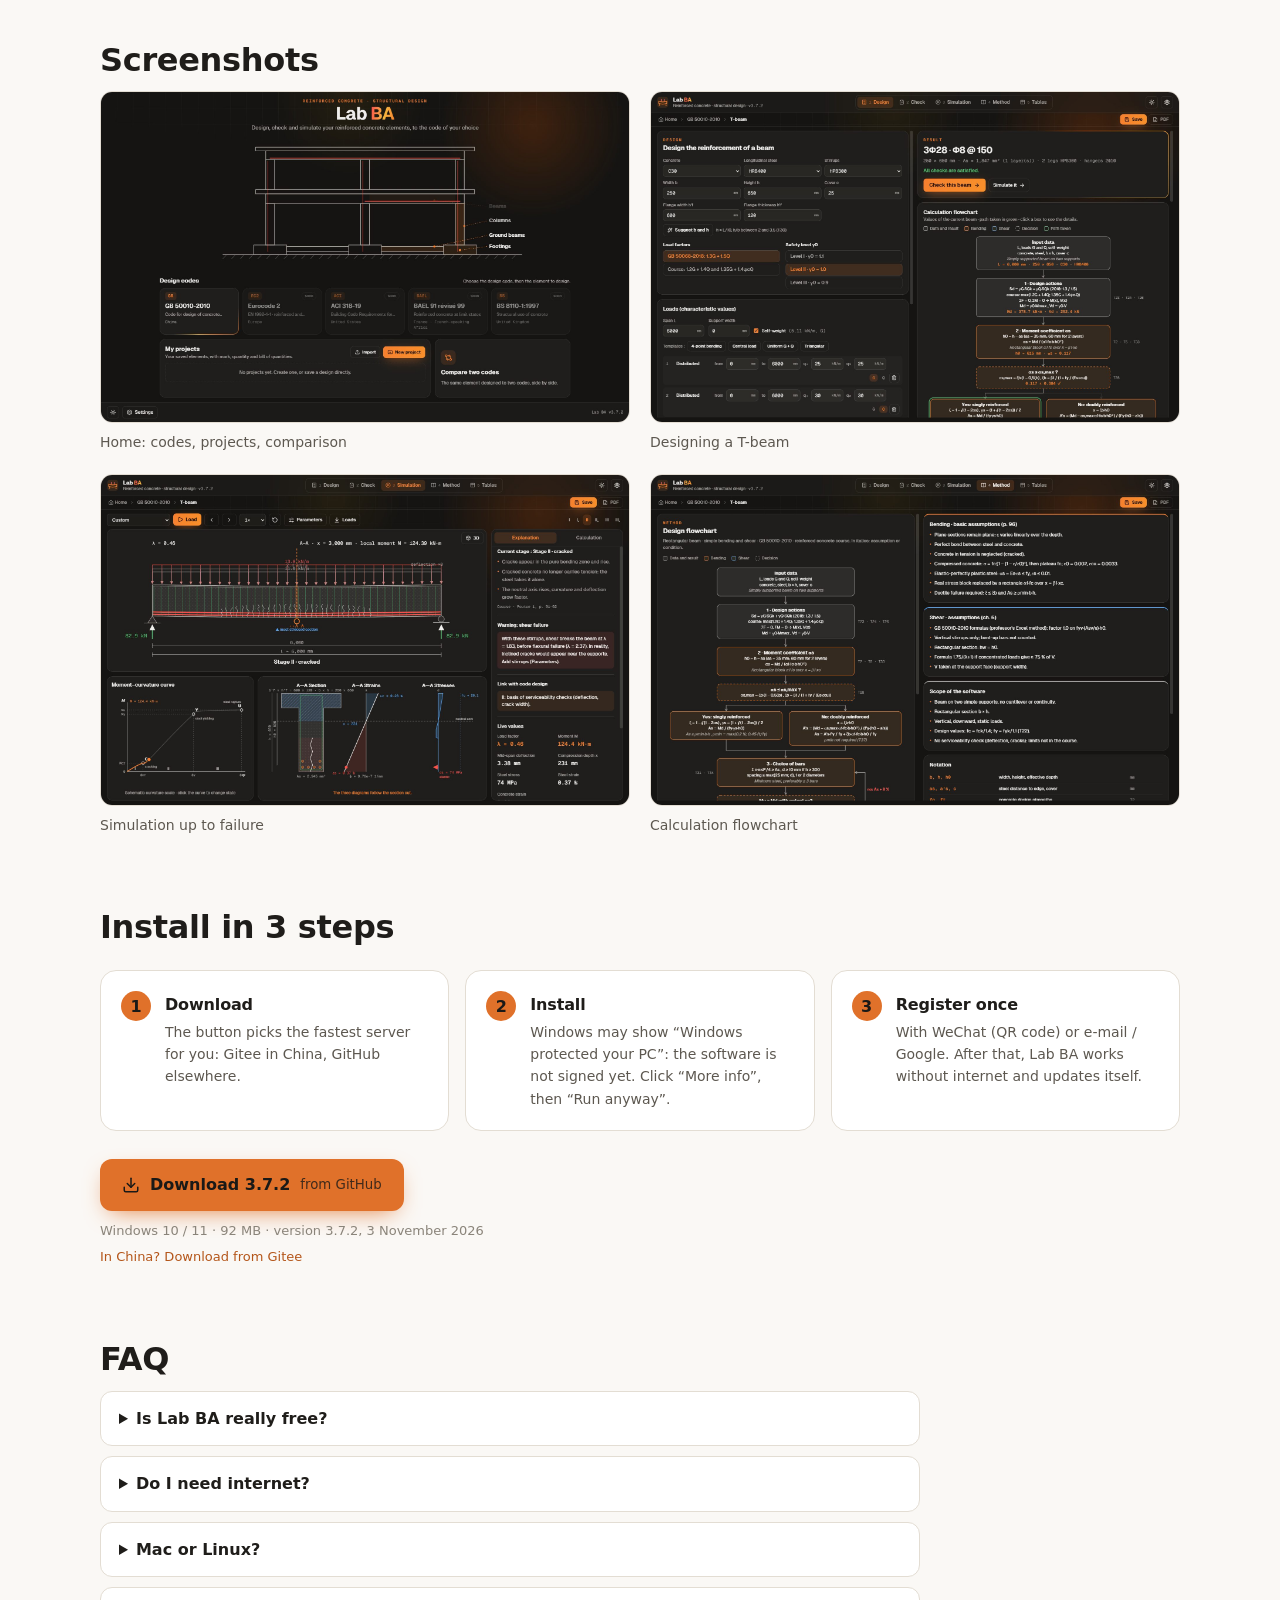
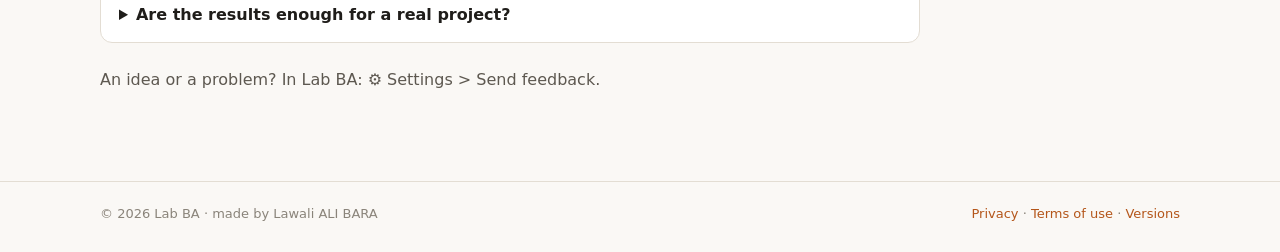
==== commit a629745d: "Site : index.html" ====
--- a/docs/index.html
+++ b/docs/index.html
@@ -19,7 +19,7 @@
 <meta name="theme-color" content="#1a1917">
 <link rel="icon" href="icone.png">
 <link rel="stylesheet" href="assets/style.css">
-<script>try{var t=localStorage.getItem("labba-site-theme");if(t)document.documentElement.dataset.theme=t}catch(e){}</script>
+<script>try{var t=localStorage.getItem("labba-site-theme");if(t==="light"||t==="dark")document.documentElement.dataset.theme=t}catch(e){}</script>
 <script src="assets/site.js" defer></script>
 </head>
 <body>
@@ -35,7 +35,7 @@
     </nav>
     <div class="outils">
       <div class="langues"><a href="index.html" data-choix-langue="fr" aria-current="true">Français</a><a href="en/index.html" data-choix-langue="en">English</a><a href="zh/index.html" data-choix-langue="zh">中文</a></div>
-      <button class="bouton-icone" data-theme-bouton aria-label="Changer de thème" title="Changer de thème"><svg class="icone" width="18" height="18" viewBox="0 0 24 24" fill="none" stroke="currentColor" stroke-width="2" stroke-linecap="round" stroke-linejoin="round" aria-hidden="true"><path d="M12 2v2"/><path d="M14.837 16.385a6 6 0 1 1-7.223-7.222c.624-.147.97.66.715 1.248a4 4 0 0 0 5.26 5.259c.589-.255 1.396.09 1.248.715"/><path d="M16 12a4 4 0 0 0-4-4"/><path d="m19 5-1.256 1.256"/><path d="M20 12h2"/></svg></button>
+      <button class="bouton-icone" data-theme-bouton data-titre-auto="Thème : automatique (comme l'ordinateur)" data-titre-light="Thème : clair" data-titre-dark="Thème : sombre" aria-label="Thème : automatique (comme l'ordinateur)" title="Thème : automatique (comme l'ordinateur)"><span data-icone="auto"><svg class="icone" width="18" height="18" viewBox="0 0 24 24" fill="none" stroke="currentColor" stroke-width="2" stroke-linecap="round" stroke-linejoin="round" aria-hidden="true"><rect width="20" height="14" x="2" y="3" rx="2"/><line x1="8" x2="16" y1="21" y2="21"/><line x1="12" x2="12" y1="17" y2="21"/></svg></span><span data-icone="light"><svg class="icone" width="18" height="18" viewBox="0 0 24 24" fill="none" stroke="currentColor" stroke-width="2" stroke-linecap="round" stroke-linejoin="round" aria-hidden="true"><circle cx="12" cy="12" r="4"/><path d="M12 2v2"/><path d="M12 20v2"/><path d="m4.93 4.93 1.41 1.41"/><path d="m17.66 17.66 1.41 1.41"/><path d="M2 12h2"/><path d="M20 12h2"/><path d="m6.34 17.66-1.41 1.41"/><path d="m19.07 4.93-1.41 1.41"/></svg></span><span data-icone="dark"><svg class="icone" width="18" height="18" viewBox="0 0 24 24" fill="none" stroke="currentColor" stroke-width="2" stroke-linecap="round" stroke-linejoin="round" aria-hidden="true"><path d="M20.985 12.486a9 9 0 1 1-9.473-9.472c.405-.022.617.46.402.803a6 6 0 0 0 8.268 8.268c.344-.215.825-.004.803.401"/></svg></span></button>
     </div>
   </div>
 </header>
@@ -45,10 +45,10 @@
     <p class="surtitre">Béton armé · GB 50010-2010 · gratuit</p>
     <h1>Dimensionnez, vérifiez et simulez vos poutres en béton armé</h1>
     <p class="chapo">Lab BA calcule les armatures et les étriers, vérifie la poutre sous charges pondérées, la charge jusqu'à la rupture stade par stade et produit une note de calcul PDF prête à rendre.</p>
-    <div class="telechargement" data-gitee="https://gitee.com/alibaralawali/lab-ba/releases/download/v3.7.1/Lab-BA-Setup-3.7.1.exe" data-github="https://github.com/alibaralawali-creator/lab-ba/releases/download/v3.7.1/Lab-BA-Setup-3.7.1.exe">
-  <a class="bouton-principal" href="https://github.com/alibaralawali-creator/lab-ba/releases/download/v3.7.1/Lab-BA-Setup-3.7.1.exe" data-lien-principal><svg class="icone" width="18" height="18" viewBox="0 0 24 24" fill="none" stroke="currentColor" stroke-width="2" stroke-linecap="round" stroke-linejoin="round" aria-hidden="true"><path d="M12 15V3"/><path d="M21 15v4a2 2 0 0 1-2 2H5a2 2 0 0 1-2-2v-4"/><path d="m7 10 5 5 5-5"/></svg> Télécharger 3.7.1 <small data-serveur-texte data-gitee-texte="depuis Gitee (Chine)" data-github-texte="depuis GitHub">depuis GitHub</small></a>
-  <p class="infos">Windows 10 / 11 · 92 Mo · version 3.7.1 du 3 novembre 2026</p>
-  <a class="autre-serveur" href="https://gitee.com/alibaralawali/lab-ba/releases/download/v3.7.1/Lab-BA-Setup-3.7.1.exe" data-lien-autre data-gitee-texte="Hors de Chine ? Télécharger depuis GitHub" data-github-texte="En Chine ? Télécharger depuis Gitee">En Chine ? Télécharger depuis Gitee</a>
+    <div class="telechargement" data-gitee="https://gitee.com/alibaralawali/lab-ba/releases/download/v3.7.2/Lab-BA-Setup-3.7.2.exe" data-github="https://github.com/alibaralawali-creator/lab-ba/releases/download/v3.7.2/Lab-BA-Setup-3.7.2.exe">
+  <a class="bouton-principal" href="https://github.com/alibaralawali-creator/lab-ba/releases/download/v3.7.2/Lab-BA-Setup-3.7.2.exe" data-lien-principal><svg class="icone" width="18" height="18" viewBox="0 0 24 24" fill="none" stroke="currentColor" stroke-width="2" stroke-linecap="round" stroke-linejoin="round" aria-hidden="true"><path d="M12 15V3"/><path d="M21 15v4a2 2 0 0 1-2 2H5a2 2 0 0 1-2-2v-4"/><path d="m7 10 5 5 5-5"/></svg> Télécharger 3.7.2 <small data-serveur-texte data-gitee-texte="depuis Gitee (Chine)" data-github-texte="depuis GitHub">depuis GitHub</small></a>
+  <p class="infos">Windows 10 / 11 · 92 Mo · version 3.7.2 du 3 novembre 2026</p>
+  <a class="autre-serveur" href="https://gitee.com/alibaralawali/lab-ba/releases/download/v3.7.2/Lab-BA-Setup-3.7.2.exe" data-lien-autre data-gitee-texte="Hors de Chine ? Télécharger depuis GitHub" data-github-texte="En Chine ? Télécharger depuis Gitee">En Chine ? Télécharger depuis Gitee</a>
 </div>
   </div>
   <div class="heros-image"><svg class="poutre" viewBox="0 0 560 300" role="img" aria-label="Lab BA">
@@ -143,10 +143,10 @@
     <li><span class="numero">2</span><div><h3>Installer</h3><p>Windows peut afficher « Windows a protégé votre ordinateur » : le logiciel n'est pas encore signé. Cliquez sur « Informations complémentaires » puis « Exécuter quand même ».</p></div></li>
     <li><span class="numero">3</span><div><h3>S'inscrire une fois</h3><p>Avec WeChat (QR code) ou un e-mail / Google. Ensuite, Lab BA fonctionne sans internet et se met à jour tout seul.</p></div></li>
   </ol>
-  <div class="telechargement" data-gitee="https://gitee.com/alibaralawali/lab-ba/releases/download/v3.7.1/Lab-BA-Setup-3.7.1.exe" data-github="https://github.com/alibaralawali-creator/lab-ba/releases/download/v3.7.1/Lab-BA-Setup-3.7.1.exe">
-  <a class="bouton-principal" href="https://github.com/alibaralawali-creator/lab-ba/releases/download/v3.7.1/Lab-BA-Setup-3.7.1.exe" data-lien-principal><svg class="icone" width="18" height="18" viewBox="0 0 24 24" fill="none" stroke="currentColor" stroke-width="2" stroke-linecap="round" stroke-linejoin="round" aria-hidden="true"><path d="M12 15V3"/><path d="M21 15v4a2 2 0 0 1-2 2H5a2 2 0 0 1-2-2v-4"/><path d="m7 10 5 5 5-5"/></svg> Télécharger 3.7.1 <small data-serveur-texte data-gitee-texte="depuis Gitee (Chine)" data-github-texte="depuis GitHub">depuis GitHub</small></a>
-  <p class="infos">Windows 10 / 11 · 92 Mo · version 3.7.1 du 3 novembre 2026</p>
-  <a class="autre-serveur" href="https://gitee.com/alibaralawali/lab-ba/releases/download/v3.7.1/Lab-BA-Setup-3.7.1.exe" data-lien-autre data-gitee-texte="Hors de Chine ? Télécharger depuis GitHub" data-github-texte="En Chine ? Télécharger depuis Gitee">En Chine ? Télécharger depuis Gitee</a>
+  <div class="telechargement" data-gitee="https://gitee.com/alibaralawali/lab-ba/releases/download/v3.7.2/Lab-BA-Setup-3.7.2.exe" data-github="https://github.com/alibaralawali-creator/lab-ba/releases/download/v3.7.2/Lab-BA-Setup-3.7.2.exe">
+  <a class="bouton-principal" href="https://github.com/alibaralawali-creator/lab-ba/releases/download/v3.7.2/Lab-BA-Setup-3.7.2.exe" data-lien-principal><svg class="icone" width="18" height="18" viewBox="0 0 24 24" fill="none" stroke="currentColor" stroke-width="2" stroke-linecap="round" stroke-linejoin="round" aria-hidden="true"><path d="M12 15V3"/><path d="M21 15v4a2 2 0 0 1-2 2H5a2 2 0 0 1-2-2v-4"/><path d="m7 10 5 5 5-5"/></svg> Télécharger 3.7.2 <small data-serveur-texte data-gitee-texte="depuis Gitee (Chine)" data-github-texte="depuis GitHub">depuis GitHub</small></a>
+  <p class="infos">Windows 10 / 11 · 92 Mo · version 3.7.2 du 3 novembre 2026</p>
+  <a class="autre-serveur" href="https://gitee.com/alibaralawali/lab-ba/releases/download/v3.7.2/Lab-BA-Setup-3.7.2.exe" data-lien-autre data-gitee-texte="Hors de Chine ? Télécharger depuis GitHub" data-github-texte="En Chine ? Télécharger depuis Gitee">En Chine ? Télécharger depuis Gitee</a>
 </div>
 </section>
 
--- a/docs/assets/style.css
+++ b/docs/assets/style.css
@@ -55,6 +55,9 @@
 .langues a:hover { text-decoration: none; color: var(--texte); }
 .bouton-icone { display: inline-flex; align-items: center; justify-content: center; width: 34px; height: 34px; border-radius: 8px; border: 1px solid var(--bord); background: transparent; color: var(--texte-2); cursor: pointer; }
 .bouton-icone:hover { color: var(--texte); background: var(--fond-3); }
+/* Bouton de thème : une icône par mode (automatique = écran, clair = soleil, sombre = lune) */
+[data-icone] { display: none; }
+:root:not([data-theme]) [data-icone="auto"], :root[data-theme="light"] [data-icone="light"], :root[data-theme="dark"] [data-icone="dark"] { display: inline-flex; }
 
 /* Héros */
 .heros { display: grid; grid-template-columns: 1.05fr 1fr; gap: 40px; align-items: center; padding-top: 64px; padding-bottom: 48px; }
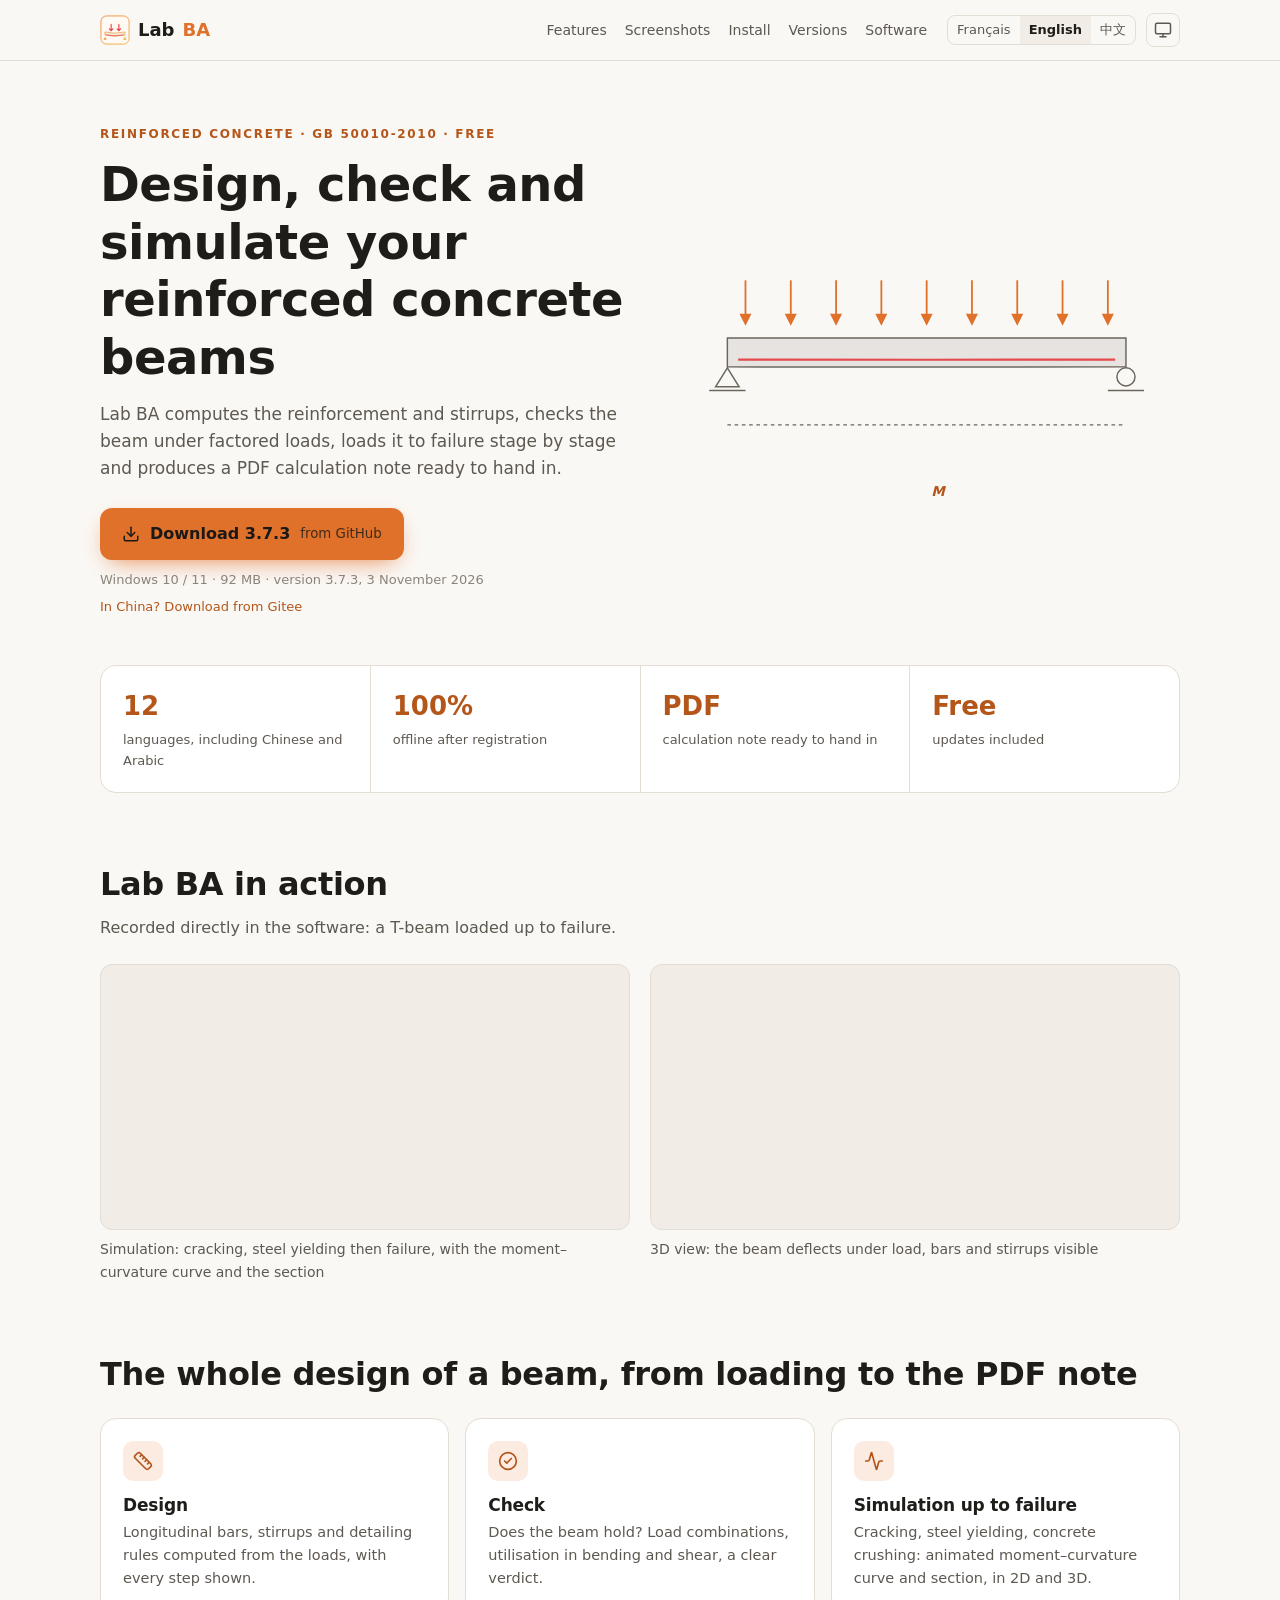
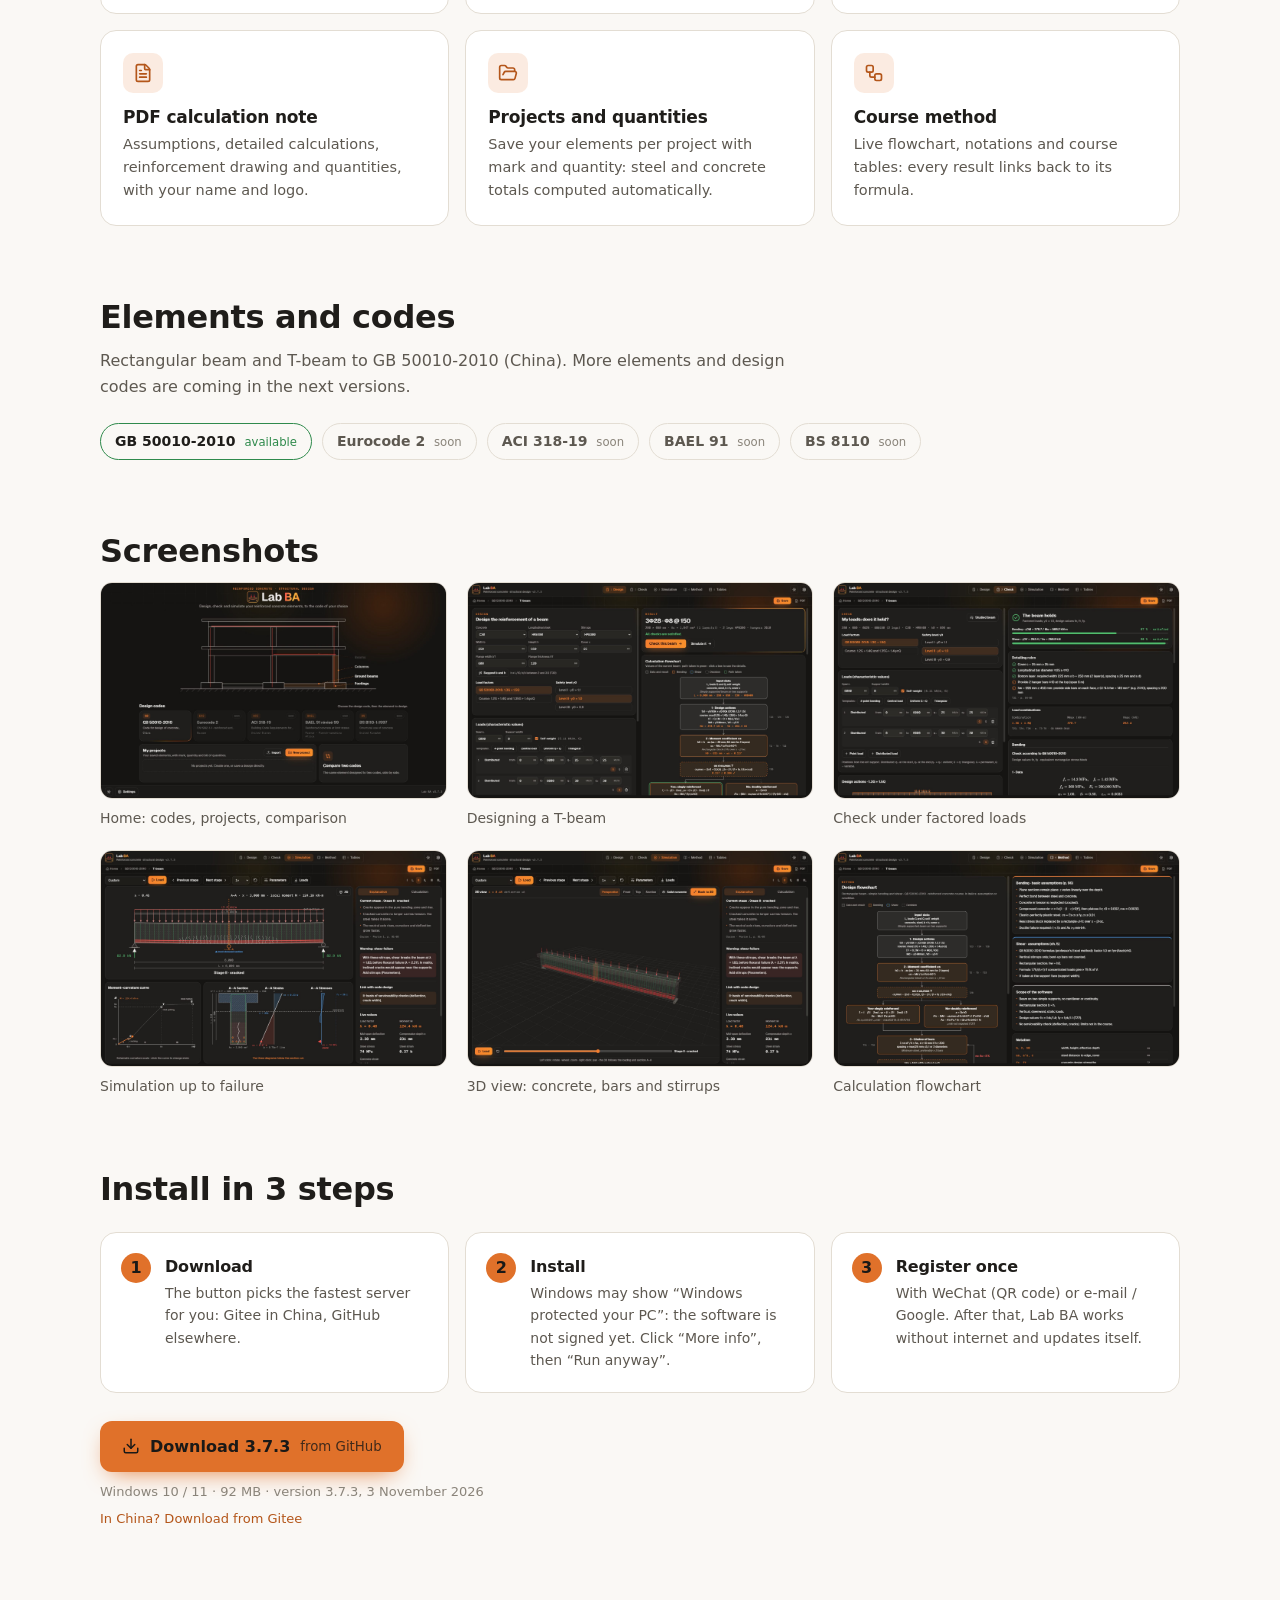
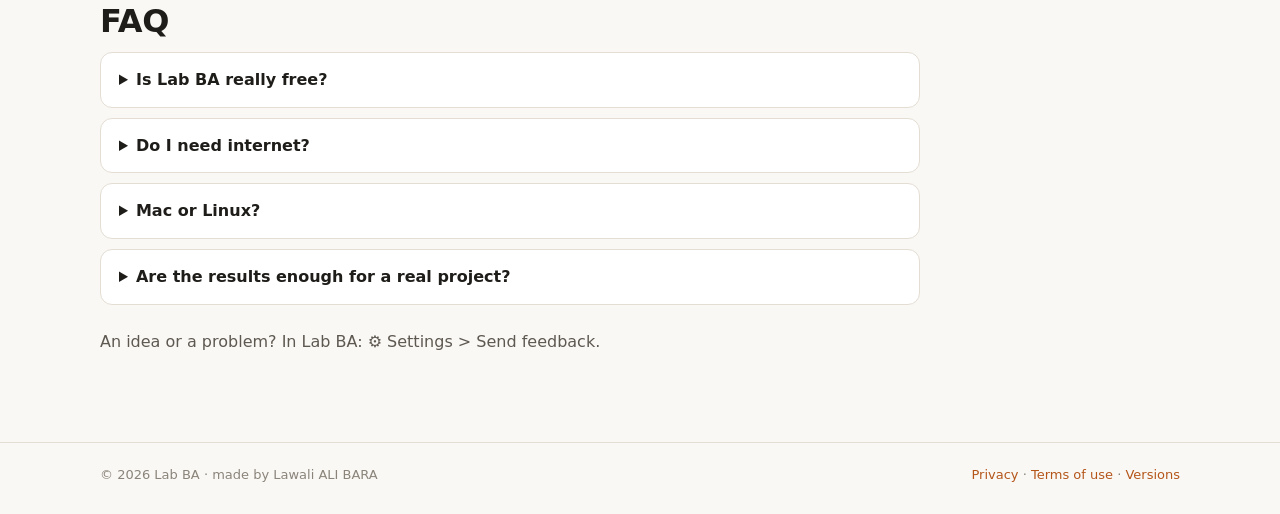
==== commit c392db46: "Site : index.html" ====
--- a/docs/index.html
+++ b/docs/index.html
@@ -17,7 +17,8 @@
 <meta property="og:url" content="https://alibaralawali-creator.github.io/lab-ba/">
 <meta name="twitter:card" content="summary_large_image">
 <meta name="theme-color" content="#1a1917">
-<link rel="icon" href="icone.png">
+<link rel="icon" href="logo.svg" type="image/svg+xml">
+<link rel="alternate icon" href="icone.png">
 <link rel="stylesheet" href="assets/style.css">
 <script>try{var t=localStorage.getItem("labba-site-theme");if(t==="light"||t==="dark")document.documentElement.dataset.theme=t}catch(e){}</script>
 <script src="assets/site.js" defer></script>
@@ -25,7 +26,13 @@
 <body>
 <header class="entete">
   <div class="largeur entete-ligne">
-    <a class="logo" href="index.html"><img src="icone.png" alt="" width="28" height="28"> Lab <span>BA</span></a>
+    <a class="logo" href="index.html"><svg class="logo-dessin" width="30" height="30" viewBox="0 0 512 512" aria-hidden="true"><defs><linearGradient id="logo-or" x1="0" y1="0" x2="1" y2="1"><stop offset="0" stop-color="#f08a3e"/><stop offset="1" stop-color="#f5b041"/></linearGradient></defs>
+<rect x="16" y="16" width="480" height="480" rx="96" fill="var(--logo-fond)" stroke="url(#logo-or)" stroke-width="16"/>
+<path d="M136 24 V488 M256 24 V488 M376 24 V488 M24 136 H488 M24 256 H488 M24 376 H488" stroke="var(--logo-grille)" stroke-width="2"/>
+<g transform="translate(0 44)"><g stroke="var(--logo-charge)" stroke-width="18" stroke-linecap="round" stroke-linejoin="round" fill="none"><path d="M190 116 V222 M160 192 L190 224 L220 192"/><path d="M322 116 V222 M292 192 L322 224 L352 192"/></g>
+<path d="M84 246 Q256 286 428 246 V298 Q256 338 84 298 Z" fill="var(--logo-poutre)" stroke="url(#logo-or)" stroke-width="12" stroke-linejoin="round"/>
+<path d="M110 296 Q256 330 402 296" stroke="var(--logo-charge)" stroke-width="11" stroke-linecap="round" fill="none"/>
+<path d="M88 330 L118 380 H58 Z M424 330 L454 380 H394 Z" fill="url(#logo-or)"/></g></svg> Lab <span>BA</span></a>
     <nav class="menu" aria-label="Menu">
       <a href="#fonctions">Fonctions</a>
       <a href="#captures">Captures</a>
@@ -45,10 +52,10 @@
     <p class="surtitre">Béton armé · GB 50010-2010 · gratuit</p>
     <h1>Dimensionnez, vérifiez et simulez vos poutres en béton armé</h1>
     <p class="chapo">Lab BA calcule les armatures et les étriers, vérifie la poutre sous charges pondérées, la charge jusqu'à la rupture stade par stade et produit une note de calcul PDF prête à rendre.</p>
-    <div class="telechargement" data-gitee="https://gitee.com/alibaralawali/lab-ba/releases/download/v3.7.2/Lab-BA-Setup-3.7.2.exe" data-github="https://github.com/alibaralawali-creator/lab-ba/releases/download/v3.7.2/Lab-BA-Setup-3.7.2.exe">
-  <a class="bouton-principal" href="https://github.com/alibaralawali-creator/lab-ba/releases/download/v3.7.2/Lab-BA-Setup-3.7.2.exe" data-lien-principal><svg class="icone" width="18" height="18" viewBox="0 0 24 24" fill="none" stroke="currentColor" stroke-width="2" stroke-linecap="round" stroke-linejoin="round" aria-hidden="true"><path d="M12 15V3"/><path d="M21 15v4a2 2 0 0 1-2 2H5a2 2 0 0 1-2-2v-4"/><path d="m7 10 5 5 5-5"/></svg> Télécharger 3.7.2 <small data-serveur-texte data-gitee-texte="depuis Gitee (Chine)" data-github-texte="depuis GitHub">depuis GitHub</small></a>
-  <p class="infos">Windows 10 / 11 · 92 Mo · version 3.7.2 du 3 novembre 2026</p>
-  <a class="autre-serveur" href="https://gitee.com/alibaralawali/lab-ba/releases/download/v3.7.2/Lab-BA-Setup-3.7.2.exe" data-lien-autre data-gitee-texte="Hors de Chine ? Télécharger depuis GitHub" data-github-texte="En Chine ? Télécharger depuis Gitee">En Chine ? Télécharger depuis Gitee</a>
+    <div class="telechargement" data-gitee="https://gitee.com/alibaralawali/lab-ba/releases/download/v3.7.3/Lab-BA-Setup-3.7.3.exe" data-github="https://github.com/alibaralawali-creator/lab-ba/releases/download/v3.7.3/Lab-BA-Setup-3.7.3.exe">
+  <a class="bouton-principal" href="https://github.com/alibaralawali-creator/lab-ba/releases/download/v3.7.3/Lab-BA-Setup-3.7.3.exe" data-lien-principal><svg class="icone" width="18" height="18" viewBox="0 0 24 24" fill="none" stroke="currentColor" stroke-width="2" stroke-linecap="round" stroke-linejoin="round" aria-hidden="true"><path d="M12 15V3"/><path d="M21 15v4a2 2 0 0 1-2 2H5a2 2 0 0 1-2-2v-4"/><path d="m7 10 5 5 5-5"/></svg> Télécharger 3.7.3 <small data-serveur-texte data-gitee-texte="depuis Gitee (Chine)" data-github-texte="depuis GitHub">depuis GitHub</small></a>
+  <p class="infos">Windows 10 / 11 · 92 Mo · version 3.7.3 du 3 novembre 2026</p>
+  <a class="autre-serveur" href="https://gitee.com/alibaralawali/lab-ba/releases/download/v3.7.3/Lab-BA-Setup-3.7.3.exe" data-lien-autre data-gitee-texte="Hors de Chine ? Télécharger depuis GitHub" data-github-texte="En Chine ? Télécharger depuis Gitee">En Chine ? Télécharger depuis Gitee</a>
 </div>
   </div>
   <div class="heros-image"><svg class="poutre" viewBox="0 0 560 300" role="img" aria-label="Lab BA">
@@ -94,6 +101,17 @@
   <div><strong>0 €</strong><span>gratuit, mises à jour comprises</span></div>
 </section>
 
+<section id="action" class="bloc largeur">
+  <h2>Lab BA en action</h2>
+  <p class="texte-section">Filmé directement dans le logiciel : une poutre en T chargée jusqu'à la rupture.</p>
+  <div class="grille-videos">
+    <figure class="video"><video data-agrandir-video="videos/fr-simulation.mp4" title="Agrandir" src="videos/fr-simulation.mp4" poster="videos/fr-simulation.jpg" width="1280" height="800" autoplay muted loop playsinline preload="metadata" aria-label="Simulation : fissuration, plastification de l'acier puis rupture, avec la courbe moment–courbure et la coupe"></video>
+      <figcaption>Simulation : fissuration, plastification de l'acier puis rupture, avec la courbe moment–courbure et la coupe</figcaption></figure>
+    <figure class="video"><video data-agrandir-video="videos/fr-3d.mp4" title="Agrandir" src="videos/fr-3d.mp4" poster="videos/fr-3d.jpg" width="1280" height="800" autoplay muted loop playsinline preload="metadata" aria-label="Vue 3D : la poutre fléchit sous la charge, armatures et étriers visibles"></video>
+      <figcaption>Vue 3D : la poutre fléchit sous la charge, armatures et étriers visibles</figcaption></figure>
+  </div>
+</section>
+
 <section id="fonctions" class="bloc largeur">
   <h2>Tout le calcul d'une poutre, du chargement à la note PDF</h2>
   <div class="grille-fonctions">
@@ -127,9 +145,15 @@
     <figure class="capture"><button data-agrandir="captures/fr-dimensionnement.jpg" aria-label="Agrandir : Dimensionnement d'une poutre en T">
       <img src="captures/fr-dimensionnement.jpg" alt="Dimensionnement d'une poutre en T" width="1440" height="900" loading="lazy"></button>
       <figcaption>Dimensionnement d'une poutre en T</figcaption></figure>
+    <figure class="capture"><button data-agrandir="captures/fr-verification.jpg" aria-label="Agrandir : Vérification sous charges pondérées">
+      <img src="captures/fr-verification.jpg" alt="Vérification sous charges pondérées" width="1440" height="900" loading="lazy"></button>
+      <figcaption>Vérification sous charges pondérées</figcaption></figure>
     <figure class="capture"><button data-agrandir="captures/fr-simulation.jpg" aria-label="Agrandir : Simulation jusqu'à la rupture">
       <img src="captures/fr-simulation.jpg" alt="Simulation jusqu'à la rupture" width="1440" height="900" loading="lazy"></button>
       <figcaption>Simulation jusqu'à la rupture</figcaption></figure>
+    <figure class="capture"><button data-agrandir="captures/fr-3d.jpg" aria-label="Agrandir : Vue 3D : béton, armatures et étriers">
+      <img src="captures/fr-3d.jpg" alt="Vue 3D : béton, armatures et étriers" width="1440" height="900" loading="lazy"></button>
+      <figcaption>Vue 3D : béton, armatures et étriers</figcaption></figure>
     <figure class="capture"><button data-agrandir="captures/fr-methode.jpg" aria-label="Agrandir : Organigramme du calcul">
       <img src="captures/fr-methode.jpg" alt="Organigramme du calcul" width="1440" height="900" loading="lazy"></button>
       <figcaption>Organigramme du calcul</figcaption></figure>
@@ -143,10 +167,10 @@
     <li><span class="numero">2</span><div><h3>Installer</h3><p>Windows peut afficher « Windows a protégé votre ordinateur » : le logiciel n'est pas encore signé. Cliquez sur « Informations complémentaires » puis « Exécuter quand même ».</p></div></li>
     <li><span class="numero">3</span><div><h3>S'inscrire une fois</h3><p>Avec WeChat (QR code) ou un e-mail / Google. Ensuite, Lab BA fonctionne sans internet et se met à jour tout seul.</p></div></li>
   </ol>
-  <div class="telechargement" data-gitee="https://gitee.com/alibaralawali/lab-ba/releases/download/v3.7.2/Lab-BA-Setup-3.7.2.exe" data-github="https://github.com/alibaralawali-creator/lab-ba/releases/download/v3.7.2/Lab-BA-Setup-3.7.2.exe">
-  <a class="bouton-principal" href="https://github.com/alibaralawali-creator/lab-ba/releases/download/v3.7.2/Lab-BA-Setup-3.7.2.exe" data-lien-principal><svg class="icone" width="18" height="18" viewBox="0 0 24 24" fill="none" stroke="currentColor" stroke-width="2" stroke-linecap="round" stroke-linejoin="round" aria-hidden="true"><path d="M12 15V3"/><path d="M21 15v4a2 2 0 0 1-2 2H5a2 2 0 0 1-2-2v-4"/><path d="m7 10 5 5 5-5"/></svg> Télécharger 3.7.2 <small data-serveur-texte data-gitee-texte="depuis Gitee (Chine)" data-github-texte="depuis GitHub">depuis GitHub</small></a>
-  <p class="infos">Windows 10 / 11 · 92 Mo · version 3.7.2 du 3 novembre 2026</p>
-  <a class="autre-serveur" href="https://gitee.com/alibaralawali/lab-ba/releases/download/v3.7.2/Lab-BA-Setup-3.7.2.exe" data-lien-autre data-gitee-texte="Hors de Chine ? Télécharger depuis GitHub" data-github-texte="En Chine ? Télécharger depuis Gitee">En Chine ? Télécharger depuis Gitee</a>
+  <div class="telechargement" data-gitee="https://gitee.com/alibaralawali/lab-ba/releases/download/v3.7.3/Lab-BA-Setup-3.7.3.exe" data-github="https://github.com/alibaralawali-creator/lab-ba/releases/download/v3.7.3/Lab-BA-Setup-3.7.3.exe">
+  <a class="bouton-principal" href="https://github.com/alibaralawali-creator/lab-ba/releases/download/v3.7.3/Lab-BA-Setup-3.7.3.exe" data-lien-principal><svg class="icone" width="18" height="18" viewBox="0 0 24 24" fill="none" stroke="currentColor" stroke-width="2" stroke-linecap="round" stroke-linejoin="round" aria-hidden="true"><path d="M12 15V3"/><path d="M21 15v4a2 2 0 0 1-2 2H5a2 2 0 0 1-2-2v-4"/><path d="m7 10 5 5 5-5"/></svg> Télécharger 3.7.3 <small data-serveur-texte data-gitee-texte="depuis Gitee (Chine)" data-github-texte="depuis GitHub">depuis GitHub</small></a>
+  <p class="infos">Windows 10 / 11 · 92 Mo · version 3.7.3 du 3 novembre 2026</p>
+  <a class="autre-serveur" href="https://gitee.com/alibaralawali/lab-ba/releases/download/v3.7.3/Lab-BA-Setup-3.7.3.exe" data-lien-autre data-gitee-texte="Hors de Chine ? Télécharger depuis GitHub" data-github-texte="En Chine ? Télécharger depuis Gitee">En Chine ? Télécharger depuis Gitee</a>
 </div>
 </section>
 
@@ -161,7 +185,7 @@
   <p class="texte-section avis">Une idée, un problème ? Dans Lab BA : ⚙ Paramètres > Donner mon avis.</p>
 </section>
 </main>
-<dialog class="visionneuse" aria-label="Captures d'écran"><button class="bouton-icone fermer" aria-label="Fermer"><svg class="icone" width="20" height="20" viewBox="0 0 24 24" fill="none" stroke="currentColor" stroke-width="2" stroke-linecap="round" stroke-linejoin="round" aria-hidden="true"><path d="M18 6 6 18"/><path d="m6 6 12 12"/></svg></button><img alt=""></dialog>
+<dialog class="visionneuse" aria-label="Captures d'écran"><button class="bouton-icone fermer" aria-label="Fermer"><svg class="icone" width="20" height="20" viewBox="0 0 24 24" fill="none" stroke="currentColor" stroke-width="2" stroke-linecap="round" stroke-linejoin="round" aria-hidden="true"><path d="M18 6 6 18"/><path d="m6 6 12 12"/></svg></button><img alt=""><video controls muted loop playsinline></video></dialog>
 <footer class="pied">
   <div class="largeur pied-ligne">
     <span>© 2026 Lab BA · conçu par Lawali ALI BARA</span>
--- a/docs/assets/style.css
+++ b/docs/assets/style.css
@@ -12,15 +12,19 @@
   --sur-primaire: #1a1917;
   --trait: #6b655c;
   --vert: #2f8a4c;
+  /* Logo (même dessin que dans le logiciel) : version claire ; version sombre ci-dessous */
+  --logo-fond: #fffaf3; --logo-grille: rgb(0 0 0 / 0.06); --logo-poutre: #f1ebe2; --logo-charge: #e5383b; --logo-texte: #e0712a;
   color-scheme: light;
 }
 @media (prefers-color-scheme: dark) {
   :root:not([data-theme="light"]) {
+    --logo-fond: #1c1b19; --logo-grille: rgb(255 255 255 / 0.06); --logo-poutre: #2e2c29; --logo-texte: #f5a23e;
     --fond: #1a1917; --fond-2: #22201d; --fond-3: #2a2824; --texte: #ece8e1; --texte-2: #b5afa5; --texte-3: #857f76;
     --bord: #3a3733; --primaire: #f08a3e; --primaire-texte: #f5a35f; --trait: #a39d93; --vert: #5cc47c; color-scheme: dark;
   }
 }
 :root[data-theme="dark"] {
+  --logo-fond: #1c1b19; --logo-grille: rgb(255 255 255 / 0.06); --logo-poutre: #2e2c29; --logo-texte: #f5a23e;
   --fond: #1a1917; --fond-2: #22201d; --fond-3: #2a2824; --texte: #ece8e1; --texte-2: #b5afa5; --texte-3: #857f76;
   --bord: #3a3733; --primaire: #f08a3e; --primaire-texte: #f5a35f; --trait: #a39d93; --vert: #5cc47c; color-scheme: dark;
 }
@@ -44,6 +48,7 @@
 .entete-ligne { display: flex; align-items: center; gap: 20px; height: 60px; }
 .logo { display: flex; align-items: center; gap: 8px; font-weight: 700; font-size: 18px; color: var(--texte); }
 .logo span { color: var(--primaire); }
+.logo-dessin { flex: none; }
 .logo:hover { text-decoration: none; }
 .menu { display: flex; gap: 18px; margin-left: auto; font-size: 14px; }
 .menu a { color: var(--texte-2); }
@@ -105,7 +110,11 @@
 .norme.dispo small { color: var(--vert); }
 
 /* Captures */
-.grille-captures { display: grid; grid-template-columns: repeat(2, 1fr); gap: 20px; }
+.grille-captures { display: grid; grid-template-columns: repeat(3, 1fr); gap: 20px; }
+.grille-videos { display: grid; grid-template-columns: repeat(2, 1fr); gap: 20px; }
+.video { margin: 0; }
+.video video { display: block; width: 100%; height: auto; border: 1px solid var(--bord); border-radius: 12px; background: var(--fond-3); }
+.video figcaption { margin-top: 8px; font-size: 14px; color: var(--texte-2); }
 .capture { margin: 0; }
 .capture button { display: block; width: 100%; padding: 0; border: 1px solid var(--bord); border-radius: 12px; overflow: hidden; cursor: zoom-in; background: var(--fond-3); }
 .capture img { transition: transform 0.3s; }
@@ -113,7 +122,9 @@
 .capture figcaption { margin-top: 8px; font-size: 14px; color: var(--texte-2); }
 .visionneuse { border: 0; padding: 0; background: transparent; max-width: 96vw; max-height: 94vh; }
 .visionneuse::backdrop { background: rgb(0 0 0 / 0.82); }
-.visionneuse img { max-height: 90vh; border-radius: 10px; }
+.visionneuse img, .visionneuse video { max-height: 90vh; max-width: 96vw; border-radius: 10px; display: block; }
+.visionneuse [hidden] { display: none; }
+.video video { cursor: zoom-in; }
 .visionneuse .fermer { position: absolute; top: 8px; right: 8px; background: rgb(0 0 0 / 0.6); color: #fff; border-color: transparent; }
 
 /* Installation, FAQ */
@@ -155,7 +166,8 @@
 @media (max-width: 900px) {
   .heros { grid-template-columns: 1fr; padding-top: 36px; gap: 24px; }
   .heros-image { order: -1; max-width: 520px; }
-  .grille-fonctions, .etapes { grid-template-columns: 1fr 1fr; }
+  .grille-fonctions, .etapes, .grille-captures { grid-template-columns: 1fr 1fr; }
+  .grille-videos { grid-template-columns: 1fr; }
   .menu { display: none; }
   .outils { margin-left: auto; }
 }
